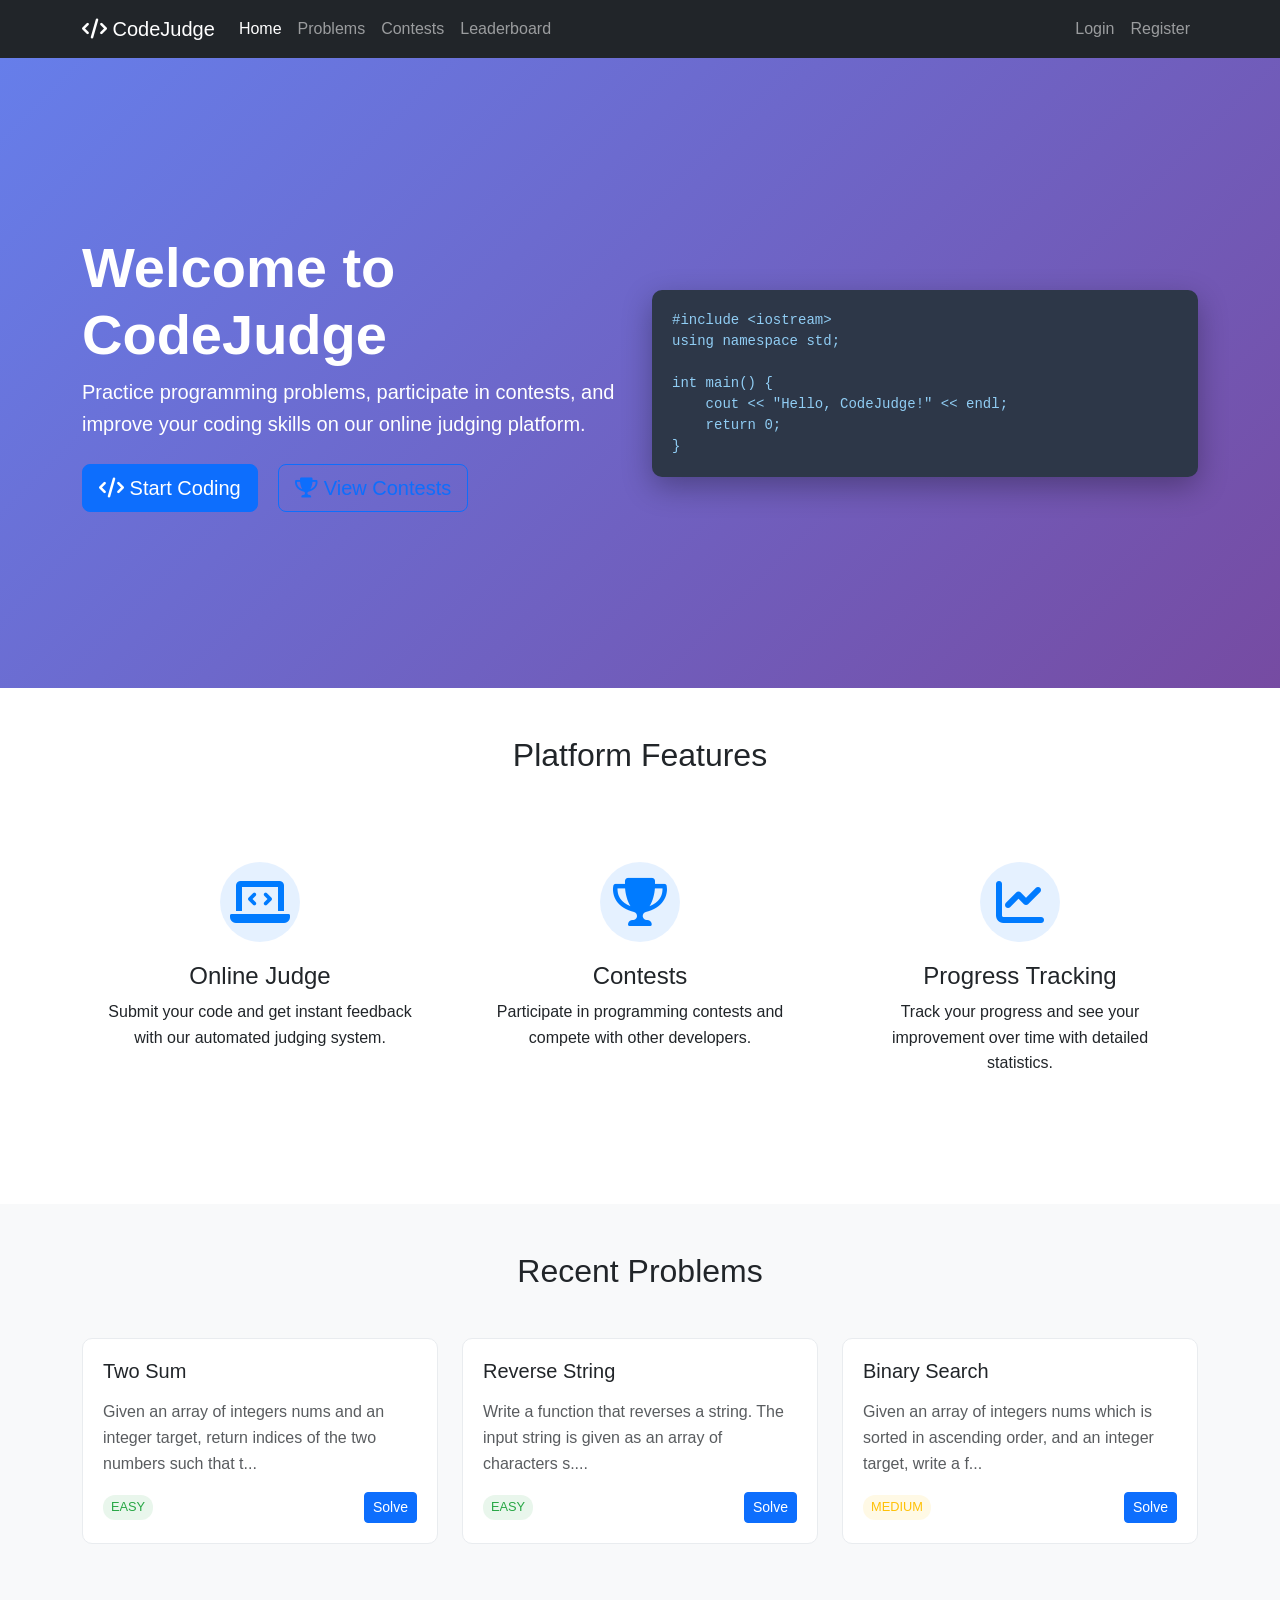
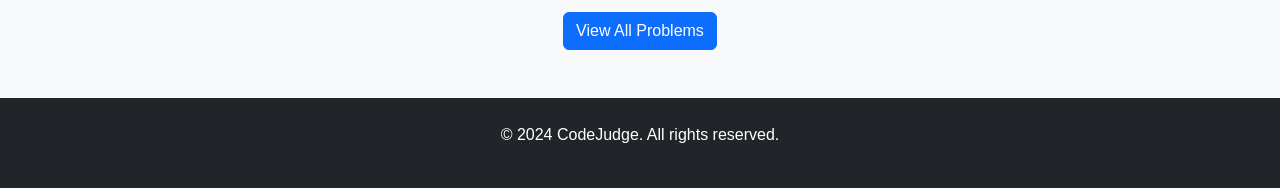
==== index.html @ 3e2e40d6 "Complete online judging website implementation like Codeforces Co-authored-by: nahinurroshiddurjoy <" ====
<!DOCTYPE html>
<html lang="en">
<head>
    <meta charset="UTF-8">
    <meta name="viewport" content="width=device-width, initial-scale=1.0">
    <title>CodeJudge - Online Programming Platform</title>
    <link href="https://cdn.jsdelivr.net/npm/bootstrap@5.1.3/dist/css/bootstrap.min.css" rel="stylesheet">
    <link rel="stylesheet" href="https://cdnjs.cloudflare.com/ajax/libs/font-awesome/6.0.0/css/all.min.css">
    <link rel="stylesheet" href="css/style.css">
</head>
<body>
    <!-- Navigation -->
    <nav class="navbar navbar-expand-lg navbar-dark bg-dark">
        <div class="container">
            <a class="navbar-brand" href="index.html">
                <i class="fas fa-code"></i> CodeJudge
            </a>
            <button class="navbar-toggler" type="button" data-bs-toggle="collapse" data-bs-target="#navbarNav">
                <span class="navbar-toggler-icon"></span>
            </button>
            <div class="collapse navbar-collapse" id="navbarNav">
                <ul class="navbar-nav me-auto">
                    <li class="nav-item">
                        <a class="nav-link active" href="index.html">Home</a>
                    </li>
                    <li class="nav-item">
                        <a class="nav-link" href="problems.html">Problems</a>
                    </li>
                    <li class="nav-item">
                        <a class="nav-link" href="contests.html">Contests</a>
                    </li>
                    <li class="nav-item">
                        <a class="nav-link" href="leaderboard.html">Leaderboard</a>
                    </li>
                </ul>
                <ul class="navbar-nav">
                    <li class="nav-item">
                        <a class="nav-link" href="#" onclick="showLogin()">Login</a>
                    </li>
                    <li class="nav-item">
                        <a class="nav-link" href="#" onclick="showRegister()">Register</a>
                    </li>
                    <li class="nav-item d-none" id="user-menu">
                        <div class="dropdown">
                            <a class="nav-link dropdown-toggle" href="#" id="userDropdown" role="button" data-bs-toggle="dropdown">
                                <i class="fas fa-user"></i> <span id="username"></span>
                            </a>
                            <ul class="dropdown-menu">
                                <li><a class="dropdown-item" href="profile.html">Profile</a></li>
                                <li><a class="dropdown-item" href="#" onclick="logout()">Logout</a></li>
                            </ul>
                        </div>
                    </li>
                </ul>
            </div>
        </div>
    </nav>

    <!-- Hero Section -->
    <section class="hero-section">
        <div class="container">
            <div class="row align-items-center">
                <div class="col-lg-6">
                    <h1 class="display-4 fw-bold">Welcome to CodeJudge</h1>
                    <p class="lead">Practice programming problems, participate in contests, and improve your coding skills on our online judging platform.</p>
                    <div class="mt-4">
                        <a href="problems.html" class="btn btn-primary btn-lg me-3">
                            <i class="fas fa-code"></i> Start Coding
                        </a>
                        <a href="contests.html" class="btn btn-outline-primary btn-lg">
                            <i class="fas fa-trophy"></i> View Contests
                        </a>
                    </div>
                </div>
                <div class="col-lg-6">
                    <div class="code-preview">
                        <pre><code>#include &lt;iostream&gt;
using namespace std;

int main() {
    cout &lt;&lt; "Hello, CodeJudge!" &lt;&lt; endl;
    return 0;
}</code></pre>
                    </div>
                </div>
            </div>
        </div>
    </section>

    <!-- Features Section -->
    <section class="features-section py-5">
        <div class="container">
            <h2 class="text-center mb-5">Platform Features</h2>
            <div class="row">
                <div class="col-md-4 mb-4">
                    <div class="feature-card text-center">
                        <div class="feature-icon">
                            <i class="fas fa-laptop-code"></i>
                        </div>
                        <h4>Online Judge</h4>
                        <p>Submit your code and get instant feedback with our automated judging system.</p>
                    </div>
                </div>
                <div class="col-md-4 mb-4">
                    <div class="feature-card text-center">
                        <div class="feature-icon">
                            <i class="fas fa-trophy"></i>
                        </div>
                        <h4>Contests</h4>
                        <p>Participate in programming contests and compete with other developers.</p>
                    </div>
                </div>
                <div class="col-md-4 mb-4">
                    <div class="feature-card text-center">
                        <div class="feature-icon">
                            <i class="fas fa-chart-line"></i>
                        </div>
                        <h4>Progress Tracking</h4>
                        <p>Track your progress and see your improvement over time with detailed statistics.</p>
                    </div>
                </div>
            </div>
        </div>
    </section>

    <!-- Recent Problems Section -->
    <section class="recent-problems py-5 bg-light">
        <div class="container">
            <h2 class="text-center mb-5">Recent Problems</h2>
            <div class="row" id="recent-problems">
                <!-- Problems will be loaded here -->
            </div>
            <div class="text-center mt-4">
                <a href="problems.html" class="btn btn-primary">View All Problems</a>
            </div>
        </div>
    </section>

    <!-- Login Modal -->
    <div class="modal fade" id="loginModal" tabindex="-1">
        <div class="modal-dialog">
            <div class="modal-content">
                <div class="modal-header">
                    <h5 class="modal-title">Login</h5>
                    <button type="button" class="btn-close" data-bs-dismiss="modal"></button>
                </div>
                <div class="modal-body">
                    <form id="loginForm">
                        <div class="mb-3">
                            <label for="loginUsername" class="form-label">Username</label>
                            <input type="text" class="form-control" id="loginUsername" required>
                        </div>
                        <div class="mb-3">
                            <label for="loginPassword" class="form-label">Password</label>
                            <input type="password" class="form-control" id="loginPassword" required>
                        </div>
                        <button type="submit" class="btn btn-primary">Login</button>
                    </form>
                </div>
            </div>
        </div>
    </div>

    <!-- Register Modal -->
    <div class="modal fade" id="registerModal" tabindex="-1">
        <div class="modal-dialog">
            <div class="modal-content">
                <div class="modal-header">
                    <h5 class="modal-title">Register</h5>
                    <button type="button" class="btn-close" data-bs-dismiss="modal"></button>
                </div>
                <div class="modal-body">
                    <form id="registerForm">
                        <div class="mb-3">
                            <label for="registerUsername" class="form-label">Username</label>
                            <input type="text" class="form-control" id="registerUsername" required>
                        </div>
                        <div class="mb-3">
                            <label for="registerEmail" class="form-label">Email</label>
                            <input type="email" class="form-control" id="registerEmail" required>
                        </div>
                        <div class="mb-3">
                            <label for="registerPassword" class="form-label">Password</label>
                            <input type="password" class="form-control" id="registerPassword" required>
                        </div>
                        <div class="mb-3">
                            <label for="confirmPassword" class="form-label">Confirm Password</label>
                            <input type="password" class="form-control" id="confirmPassword" required>
                        </div>
                        <button type="submit" class="btn btn-primary">Register</button>
                    </form>
                </div>
            </div>
        </div>
    </div>

    <!-- Footer -->
    <footer class="bg-dark text-white py-4">
        <div class="container text-center">
            <p>&copy; 2024 CodeJudge. All rights reserved.</p>
        </div>
    </footer>

    <script src="https://cdn.jsdelivr.net/npm/bootstrap@5.1.3/dist/js/bootstrap.bundle.min.js"></script>
    <script src="js/auth.js"></script>
    <script src="js/main.js"></script>
</body>
</html>
---- css/style.css ----
/* Custom CSS for CodeJudge */

:root {
    --primary-color: #007bff;
    --secondary-color: #6c757d;
    --success-color: #28a745;
    --danger-color: #dc3545;
    --warning-color: #ffc107;
    --info-color: #17a2b8;
    --light-color: #f8f9fa;
    --dark-color: #343a40;
}

body {
    font-family: 'Segoe UI', Tahoma, Geneva, Verdana, sans-serif;
    line-height: 1.6;
}

/* Hero Section */
.hero-section {
    background: linear-gradient(135deg, #667eea 0%, #764ba2 100%);
    color: white;
    padding: 100px 0;
    min-height: 70vh;
    display: flex;
    align-items: center;
}

.code-preview {
    background: #2d3748;
    border-radius: 10px;
    padding: 20px;
    margin-top: 20px;
    box-shadow: 0 10px 30px rgba(0,0,0,0.3);
}

.code-preview pre {
    margin: 0;
    color: #e2e8f0;
    font-size: 14px;
    line-height: 1.5;
}

.code-preview code {
    color: #90cdf4;
}

/* Features Section */
.features-section {
    padding: 80px 0;
}

.feature-card {
    padding: 40px 20px;
    border-radius: 10px;
    transition: transform 0.3s ease, box-shadow 0.3s ease;
    height: 100%;
}

.feature-card:hover {
    transform: translateY(-5px);
    box-shadow: 0 10px 30px rgba(0,0,0,0.1);
}

.feature-icon {
    font-size: 3rem;
    color: var(--primary-color);
    margin-bottom: 20px;
}

.feature-icon i {
    width: 80px;
    height: 80px;
    display: flex;
    align-items: center;
    justify-content: center;
    background: rgba(0,123,255,0.1);
    border-radius: 50%;
    margin: 0 auto;
}

/* Recent Problems Section */
.recent-problems {
    padding: 80px 0;
}

.problem-card {
    background: white;
    border-radius: 10px;
    padding: 20px;
    margin-bottom: 20px;
    border: 1px solid #e9ecef;
    transition: transform 0.3s ease, box-shadow 0.3s ease;
}

.problem-card:hover {
    transform: translateY(-2px);
    box-shadow: 0 5px 20px rgba(0,0,0,0.1);
}

.problem-difficulty {
    display: inline-block;
    padding: 2px 8px;
    border-radius: 12px;
    font-size: 0.8rem;
    font-weight: 500;
    text-transform: uppercase;
}

.difficulty-easy {
    background: rgba(40,167,69,0.1);
    color: var(--success-color);
}

.difficulty-medium {
    background: rgba(255,193,7,0.1);
    color: var(--warning-color);
}

.difficulty-hard {
    background: rgba(220,53,69,0.1);
    color: var(--danger-color);
}

/* Problem List */
.problem-list {
    padding: 40px 0;
}

.problem-table {
    background: white;
    border-radius: 10px;
    overflow: hidden;
    box-shadow: 0 5px 15px rgba(0,0,0,0.1);
}

.problem-table th {
    background: var(--primary-color);
    color: white;
    border: none;
    padding: 15px;
    font-weight: 600;
}

.problem-table td {
    padding: 15px;
    border-bottom: 1px solid #e9ecef;
}

.problem-table tbody tr:hover {
    background: #f8f9fa;
}

/* Code Editor */
.code-editor {
    background: #2d3748;
    border-radius: 10px;
    padding: 20px;
    margin: 20px 0;
}

.code-editor textarea {
    background: transparent;
    border: none;
    color: #e2e8f0;
    font-family: 'Monaco', 'Menlo', 'Ubuntu Mono', monospace;
    font-size: 14px;
    line-height: 1.5;
    width: 100%;
    height: 400px;
    resize: vertical;
    outline: none;
}

.code-editor textarea::placeholder {
    color: #a0aec0;
}

/* Submission Results */
.submission-result {
    padding: 20px;
    border-radius: 10px;
    margin: 20px 0;
    border-left: 4px solid;
}

.result-accepted {
    background: rgba(40,167,69,0.1);
    border-left-color: var(--success-color);
}

.result-wrong {
    background: rgba(220,53,69,0.1);
    border-left-color: var(--danger-color);
}

.result-tle {
    background: rgba(255,193,7,0.1);
    border-left-color: var(--warning-color);
}

.result-runtime-error {
    background: rgba(255,99,132,0.1);
    border-left-color: #ff6384;
}

/* Leaderboard */
.leaderboard-card {
    background: white;
    border-radius: 10px;
    padding: 30px;
    box-shadow: 0 5px 15px rgba(0,0,0,0.1);
}

.rank-badge {
    display: inline-flex;
    align-items: center;
    justify-content: center;
    width: 40px;
    height: 40px;
    border-radius: 50%;
    font-weight: bold;
    color: white;
    margin-right: 15px;
}

.rank-1 {
    background: linear-gradient(135deg, #ffd700, #ffed4e);
    color: #333;
}

.rank-2 {
    background: linear-gradient(135deg, #c0c0c0, #e8e8e8);
    color: #333;
}

.rank-3 {
    background: linear-gradient(135deg, #cd7f32, #daa520);
}

.rank-other {
    background: var(--secondary-color);
}

/* Contest Cards */
.contest-card {
    background: white;
    border-radius: 10px;
    padding: 25px;
    margin-bottom: 20px;
    border: 1px solid #e9ecef;
    transition: transform 0.3s ease, box-shadow 0.3s ease;
}

.contest-card:hover {
    transform: translateY(-2px);
    box-shadow: 0 8px 25px rgba(0,0,0,0.1);
}

.contest-status {
    display: inline-block;
    padding: 4px 12px;
    border-radius: 20px;
    font-size: 0.8rem;
    font-weight: 500;
}

.status-upcoming {
    background: rgba(23,162,184,0.1);
    color: var(--info-color);
}

.status-running {
    background: rgba(40,167,69,0.1);
    color: var(--success-color);
}

.status-finished {
    background: rgba(108,117,125,0.1);
    color: var(--secondary-color);
}

/* Profile Page */
.profile-header {
    background: linear-gradient(135deg, #667eea 0%, #764ba2 100%);
    color: white;
    padding: 60px 0;
    text-align: center;
}

.profile-avatar {
    width: 120px;
    height: 120px;
    border-radius: 50%;
    border: 4px solid white;
    margin-bottom: 20px;
}

.stats-card {
    background: white;
    border-radius: 10px;
    padding: 25px;
    text-align: center;
    box-shadow: 0 5px 15px rgba(0,0,0,0.1);
    margin-bottom: 20px;
}

.stats-number {
    font-size: 2.5rem;
    font-weight: bold;
    color: var(--primary-color);
    display: block;
}

.stats-label {
    color: var(--secondary-color);
    font-size: 0.9rem;
}

/* Responsive Design */
@media (max-width: 768px) {
    .hero-section {
        padding: 60px 0;
        text-align: center;
    }
    
    .hero-section h1 {
        font-size: 2.5rem;
    }
    
    .feature-card {
        margin-bottom: 30px;
    }
    
    .problem-table {
        font-size: 0.9rem;
    }
    
    .code-editor textarea {
        height: 300px;
    }
}

/* Custom Scrollbar */
::-webkit-scrollbar {
    width: 8px;
}

::-webkit-scrollbar-track {
    background: #f1f1f1;
}

::-webkit-scrollbar-thumb {
    background: #888;
    border-radius: 4px;
}

::-webkit-scrollbar-thumb:hover {
    background: #555;
}

/* Loading Spinner */
.spinner {
    border: 4px solid #f3f3f3;
    border-top: 4px solid var(--primary-color);
    border-radius: 50%;
    width: 40px;
    height: 40px;
    animation: spin 2s linear infinite;
    margin: 20px auto;
}

@keyframes spin {
    0% { transform: rotate(0deg); }
    100% { transform: rotate(360deg); }
}

/* Utility Classes */
.text-gradient {
    background: linear-gradient(135deg, #667eea 0%, #764ba2 100%);
    -webkit-background-clip: text;
    -webkit-text-fill-color: transparent;
    background-clip: text;
}

.btn-gradient {
    background: linear-gradient(135deg, #667eea 0%, #764ba2 100%);
    border: none;
    color: white;
}

.btn-gradient:hover {
    background: linear-gradient(135deg, #5a6fd8 0%, #6a4190 100%);
    color: white;
}

.shadow-custom {
    box-shadow: 0 10px 30px rgba(0,0,0,0.1);
}

.border-gradient {
    border: 2px solid;
    border-image: linear-gradient(135deg, #667eea 0%, #764ba2 100%) 1;
}
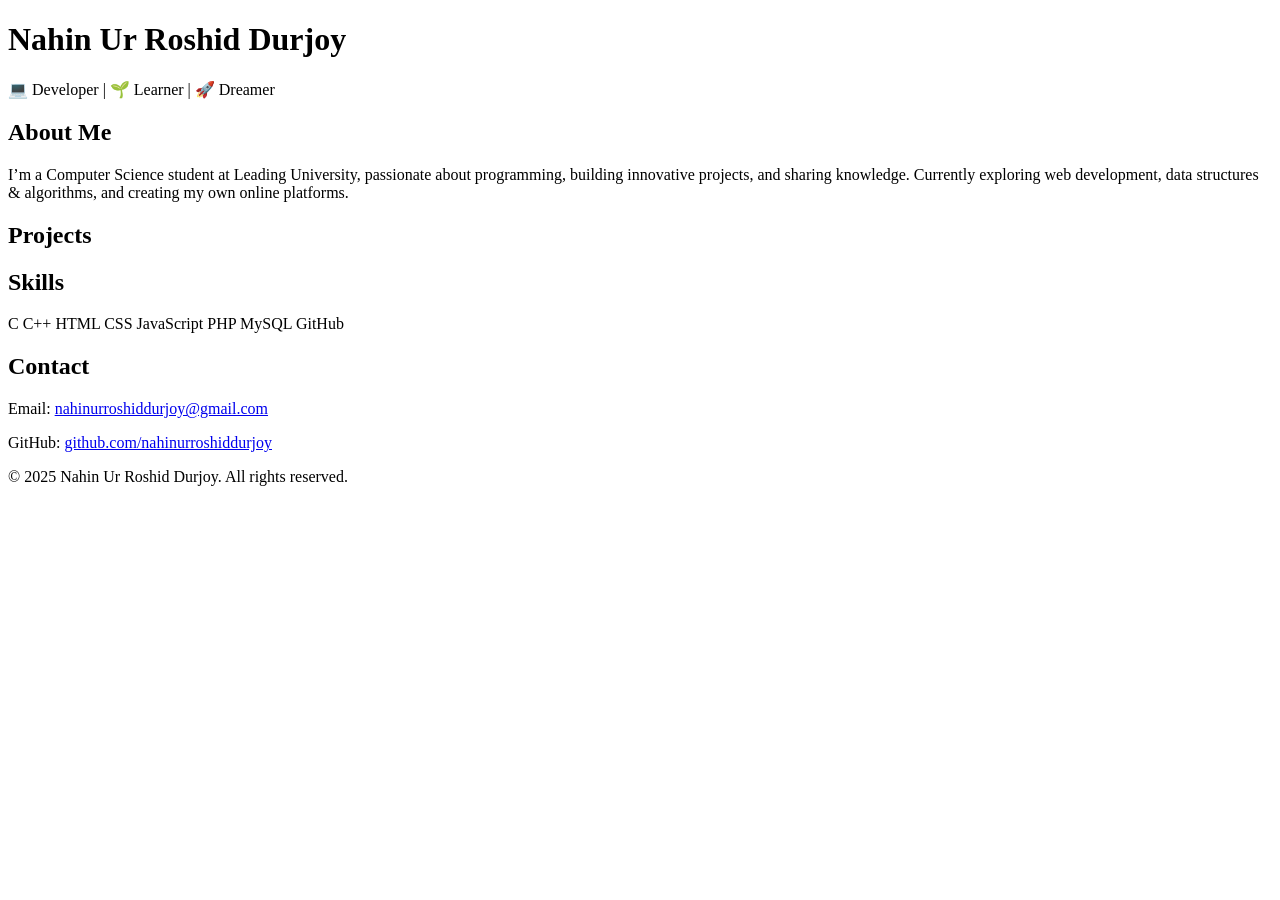
==== commit c059f618: "Create index.html" ====
--- a/index.html
+++ b/index.html
@@ -1,208 +1,64 @@
 <!DOCTYPE html>
 <html lang="en">
 <head>
-    <meta charset="UTF-8">
-    <meta name="viewport" content="width=device-width, initial-scale=1.0">
-    <title>CodeJudge - Online Programming Platform</title>
-    <link href="https://cdn.jsdelivr.net/npm/bootstrap@5.1.3/dist/css/bootstrap.min.css" rel="stylesheet">
-    <link rel="stylesheet" href="https://cdnjs.cloudflare.com/ajax/libs/font-awesome/6.0.0/css/all.min.css">
-    <link rel="stylesheet" href="css/style.css">
+  <meta charset="UTF-8" />
+  <meta name="viewport" content="width=device-width, initial-scale=1.0" />
+  <title>Nahin Ur Roshid Durjoy - Portfolio</title>
+  <link rel="stylesheet" href="style.css" />
+  <link rel="icon" href="assets/profile.png" />
 </head>
 <body>
-    <!-- Navigation -->
-    <nav class="navbar navbar-expand-lg navbar-dark bg-dark">
-        <div class="container">
-            <a class="navbar-brand" href="index.html">
-                <i class="fas fa-code"></i> CodeJudge
-            </a>
-            <button class="navbar-toggler" type="button" data-bs-toggle="collapse" data-bs-target="#navbarNav">
-                <span class="navbar-toggler-icon"></span>
-            </button>
-            <div class="collapse navbar-collapse" id="navbarNav">
-                <ul class="navbar-nav me-auto">
-                    <li class="nav-item">
-                        <a class="nav-link active" href="index.html">Home</a>
-                    </li>
-                    <li class="nav-item">
-                        <a class="nav-link" href="problems.html">Problems</a>
-                    </li>
-                    <li class="nav-item">
-                        <a class="nav-link" href="contests.html">Contests</a>
-                    </li>
-                    <li class="nav-item">
-                        <a class="nav-link" href="leaderboard.html">Leaderboard</a>
-                    </li>
-                </ul>
-                <ul class="navbar-nav">
-                    <li class="nav-item">
-                        <a class="nav-link" href="#" onclick="showLogin()">Login</a>
-                    </li>
-                    <li class="nav-item">
-                        <a class="nav-link" href="#" onclick="showRegister()">Register</a>
-                    </li>
-                    <li class="nav-item d-none" id="user-menu">
-                        <div class="dropdown">
-                            <a class="nav-link dropdown-toggle" href="#" id="userDropdown" role="button" data-bs-toggle="dropdown">
-                                <i class="fas fa-user"></i> <span id="username"></span>
-                            </a>
-                            <ul class="dropdown-menu">
-                                <li><a class="dropdown-item" href="profile.html">Profile</a></li>
-                                <li><a class="dropdown-item" href="#" onclick="logout()">Logout</a></li>
-                            </ul>
-                        </div>
-                    </li>
-                </ul>
-            </div>
-        </div>
-    </nav>
+  <header>
+    <div class="container">
+      <h1>Nahin Ur Roshid Durjoy</h1>
+      <p>💻 Developer | 🌱 Learner | 🚀 Dreamer</p>
+    </div>
+  </header>
 
-    <!-- Hero Section -->
-    <section class="hero-section">
-        <div class="container">
-            <div class="row align-items-center">
-                <div class="col-lg-6">
-                    <h1 class="display-4 fw-bold">Welcome to CodeJudge</h1>
-                    <p class="lead">Practice programming problems, participate in contests, and improve your coding skills on our online judging platform.</p>
-                    <div class="mt-4">
-                        <a href="problems.html" class="btn btn-primary btn-lg me-3">
-                            <i class="fas fa-code"></i> Start Coding
-                        </a>
-                        <a href="contests.html" class="btn btn-outline-primary btn-lg">
-                            <i class="fas fa-trophy"></i> View Contests
-                        </a>
-                    </div>
-                </div>
-                <div class="col-lg-6">
-                    <div class="code-preview">
-                        <pre><code>#include &lt;iostream&gt;
-using namespace std;
+  <section id="about">
+    <div class="container">
+      <h2>About Me</h2>
+      <p>I’m a Computer Science student at Leading University, passionate about programming, building innovative projects, and sharing knowledge. Currently exploring web development, data structures & algorithms, and creating my own online platforms.</p>
+    </div>
+  </section>
 
-int main() {
-    cout &lt;&lt; "Hello, CodeJudge!" &lt;&lt; endl;
-    return 0;
-}</code></pre>
-                    </div>
-                </div>
-            </div>
-        </div>
-    </section>
+  <section id="projects">
+    <div class="container">
+      <h2>Projects</h2>
+      <div id="repos" class="repos"></div>
+    </div>
+  </section>
 
-    <!-- Features Section -->
-    <section class="features-section py-5">
-        <div class="container">
-            <h2 class="text-center mb-5">Platform Features</h2>
-            <div class="row">
-                <div class="col-md-4 mb-4">
-                    <div class="feature-card text-center">
-                        <div class="feature-icon">
-                            <i class="fas fa-laptop-code"></i>
-                        </div>
-                        <h4>Online Judge</h4>
-                        <p>Submit your code and get instant feedback with our automated judging system.</p>
-                    </div>
-                </div>
-                <div class="col-md-4 mb-4">
-                    <div class="feature-card text-center">
-                        <div class="feature-icon">
-                            <i class="fas fa-trophy"></i>
-                        </div>
-                        <h4>Contests</h4>
-                        <p>Participate in programming contests and compete with other developers.</p>
-                    </div>
-                </div>
-                <div class="col-md-4 mb-4">
-                    <div class="feature-card text-center">
-                        <div class="feature-icon">
-                            <i class="fas fa-chart-line"></i>
-                        </div>
-                        <h4>Progress Tracking</h4>
-                        <p>Track your progress and see your improvement over time with detailed statistics.</p>
-                    </div>
-                </div>
-            </div>
-        </div>
-    </section>
+  <section id="skills">
+    <div class="container">
+      <h2>Skills</h2>
+      <div class="skills">
+        <span>C</span>
+        <span>C++</span>
+        <span>HTML</span>
+        <span>CSS</span>
+        <span>JavaScript</span>
+        <span>PHP</span>
+        <span>MySQL</span>
+        <span>GitHub</span>
+      </div>
+    </div>
+  </section>
 
-    <!-- Recent Problems Section -->
-    <section class="recent-problems py-5 bg-light">
-        <div class="container">
-            <h2 class="text-center mb-5">Recent Problems</h2>
-            <div class="row" id="recent-problems">
-                <!-- Problems will be loaded here -->
-            </div>
-            <div class="text-center mt-4">
-                <a href="problems.html" class="btn btn-primary">View All Problems</a>
-            </div>
-        </div>
-    </section>
+  <section id="contact">
+    <div class="container">
+      <h2>Contact</h2>
+      <p>Email: <a href="mailto:nahinurroshiddurjoy@gmail.com">nahinurroshiddurjoy@gmail.com</a></p>
+      <p>GitHub: <a href="https://github.com/nahinurroshiddurjoy" target="_blank">github.com/nahinurroshiddurjoy</a></p>
+    </div>
+  </section>
 
-    <!-- Login Modal -->
-    <div class="modal fade" id="loginModal" tabindex="-1">
-        <div class="modal-dialog">
-            <div class="modal-content">
-                <div class="modal-header">
-                    <h5 class="modal-title">Login</h5>
-                    <button type="button" class="btn-close" data-bs-dismiss="modal"></button>
-                </div>
-                <div class="modal-body">
-                    <form id="loginForm">
-                        <div class="mb-3">
-                            <label for="loginUsername" class="form-label">Username</label>
-                            <input type="text" class="form-control" id="loginUsername" required>
-                        </div>
-                        <div class="mb-3">
-                            <label for="loginPassword" class="form-label">Password</label>
-                            <input type="password" class="form-control" id="loginPassword" required>
-                        </div>
-                        <button type="submit" class="btn btn-primary">Login</button>
-                    </form>
-                </div>
-            </div>
-        </div>
+  <footer>
+    <div class="container">
+      <p>&copy; 2025 Nahin Ur Roshid Durjoy. All rights reserved.</p>
     </div>
+  </footer>
 
-    <!-- Register Modal -->
-    <div class="modal fade" id="registerModal" tabindex="-1">
-        <div class="modal-dialog">
-            <div class="modal-content">
-                <div class="modal-header">
-                    <h5 class="modal-title">Register</h5>
-                    <button type="button" class="btn-close" data-bs-dismiss="modal"></button>
-                </div>
-                <div class="modal-body">
-                    <form id="registerForm">
-                        <div class="mb-3">
-                            <label for="registerUsername" class="form-label">Username</label>
-                            <input type="text" class="form-control" id="registerUsername" required>
-                        </div>
-                        <div class="mb-3">
-                            <label for="registerEmail" class="form-label">Email</label>
-                            <input type="email" class="form-control" id="registerEmail" required>
-                        </div>
-                        <div class="mb-3">
-                            <label for="registerPassword" class="form-label">Password</label>
-                            <input type="password" class="form-control" id="registerPassword" required>
-                        </div>
-                        <div class="mb-3">
-                            <label for="confirmPassword" class="form-label">Confirm Password</label>
-                            <input type="password" class="form-control" id="confirmPassword" required>
-                        </div>
-                        <button type="submit" class="btn btn-primary">Register</button>
-                    </form>
-                </div>
-            </div>
-        </div>
-    </div>
-
-    <!-- Footer -->
-    <footer class="bg-dark text-white py-4">
-        <div class="container text-center">
-            <p>&copy; 2024 CodeJudge. All rights reserved.</p>
-        </div>
-    </footer>
-
-    <script src="https://cdn.jsdelivr.net/npm/bootstrap@5.1.3/dist/js/bootstrap.bundle.min.js"></script>
-    <script src="js/auth.js"></script>
-    <script src="js/main.js"></script>
+  <script src="script.js"></script>
 </body>
-</html>+</html>
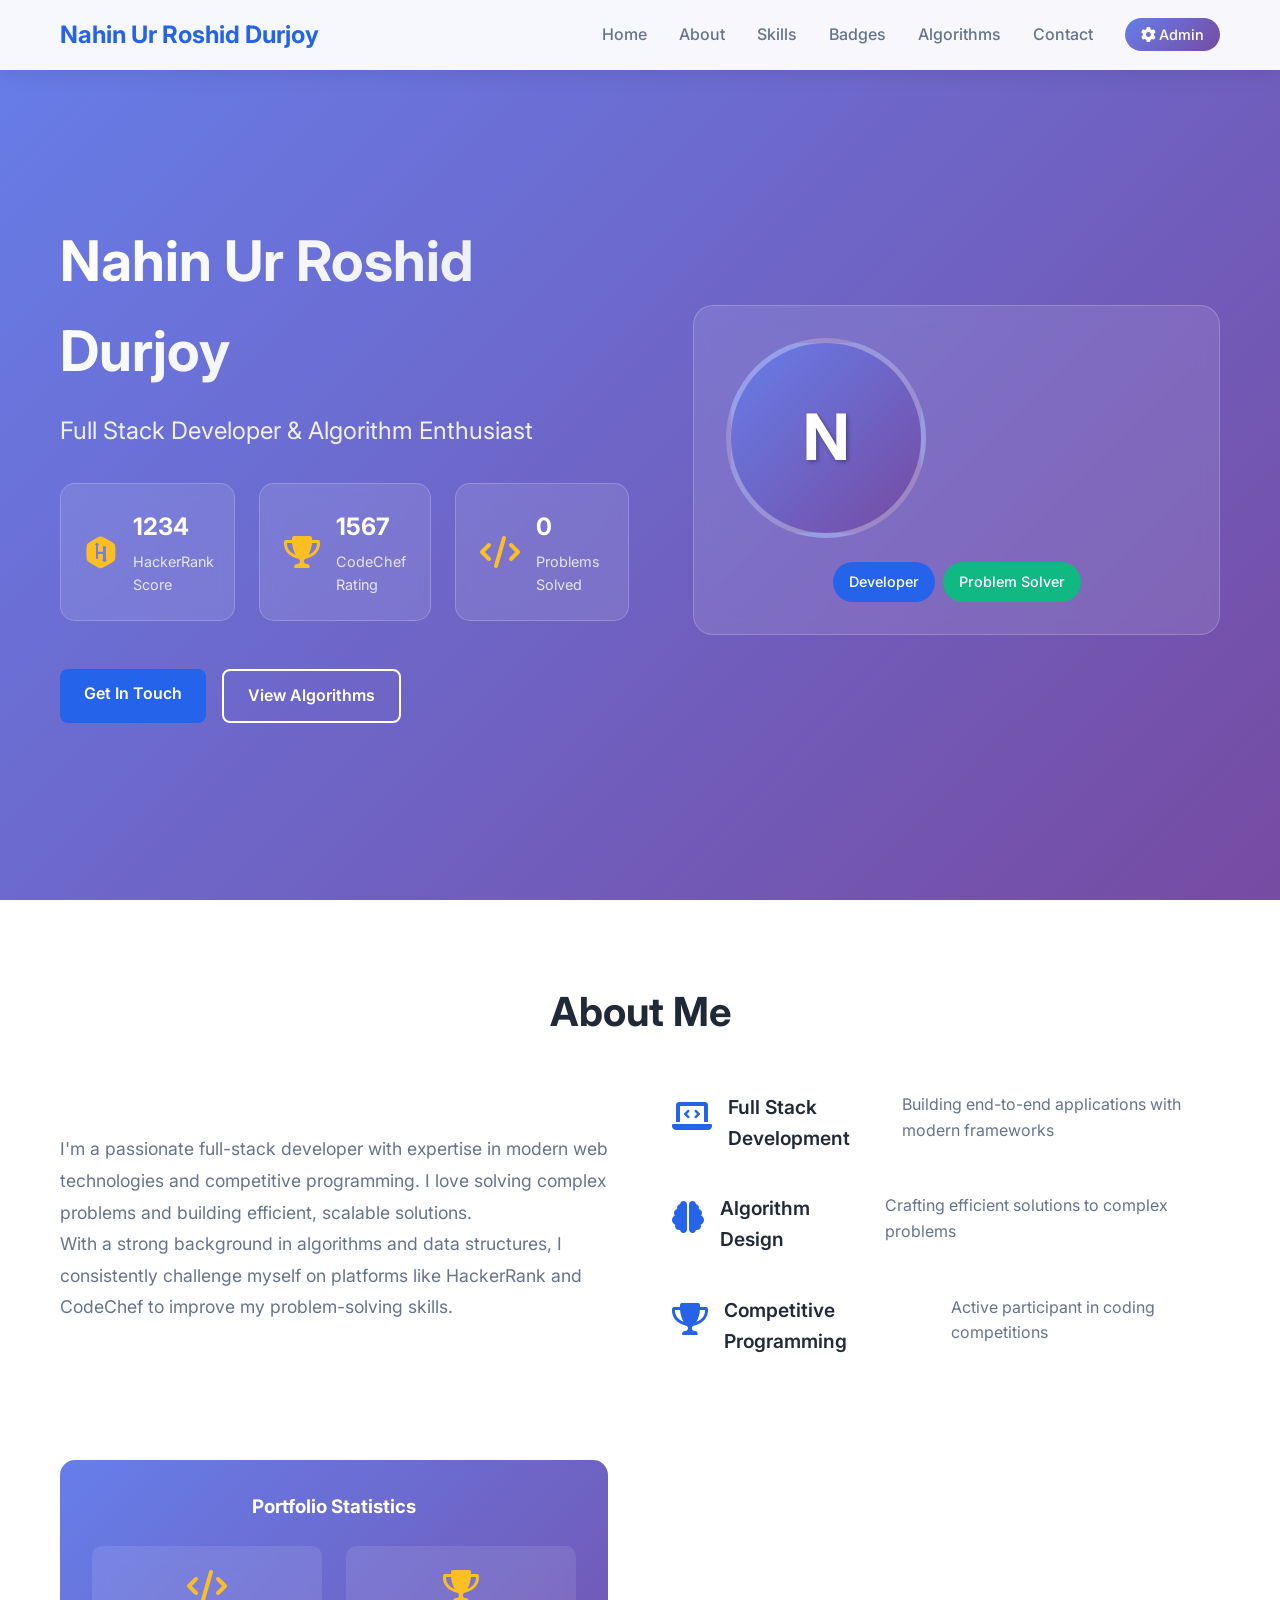
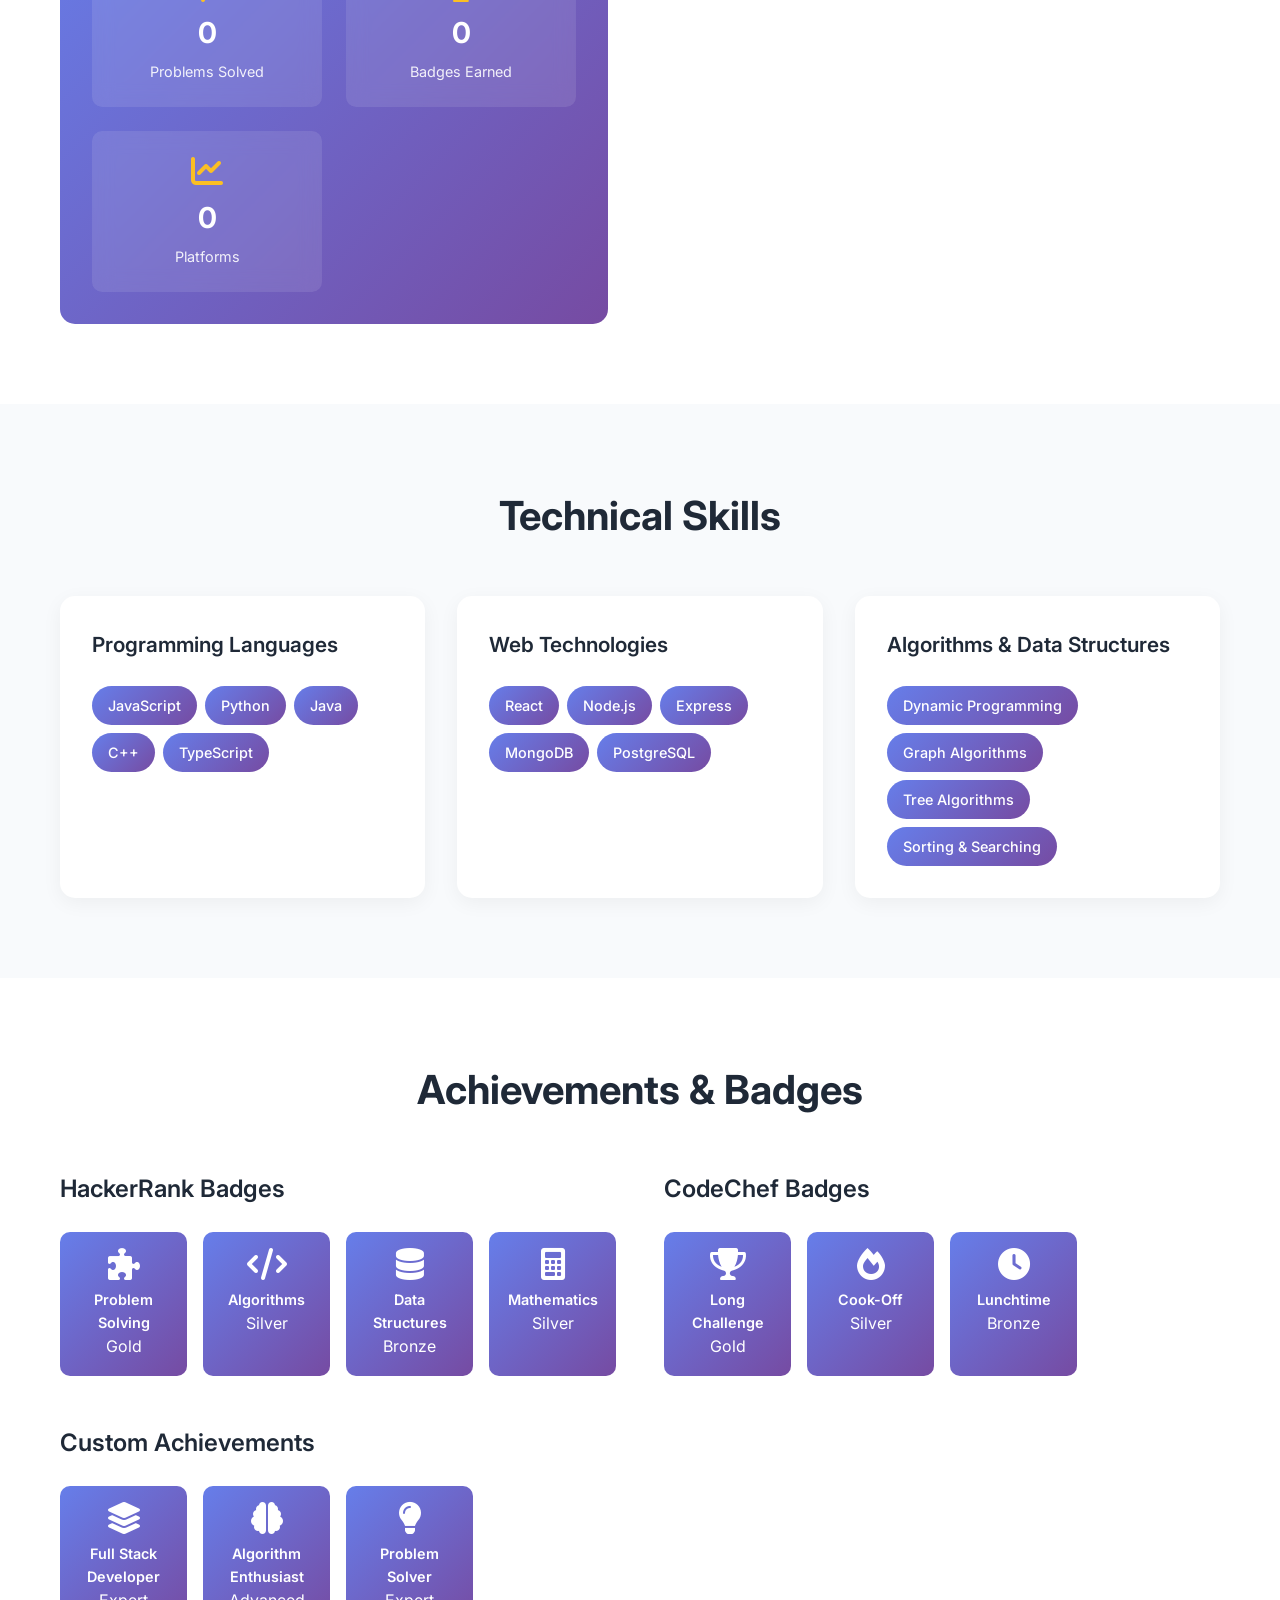
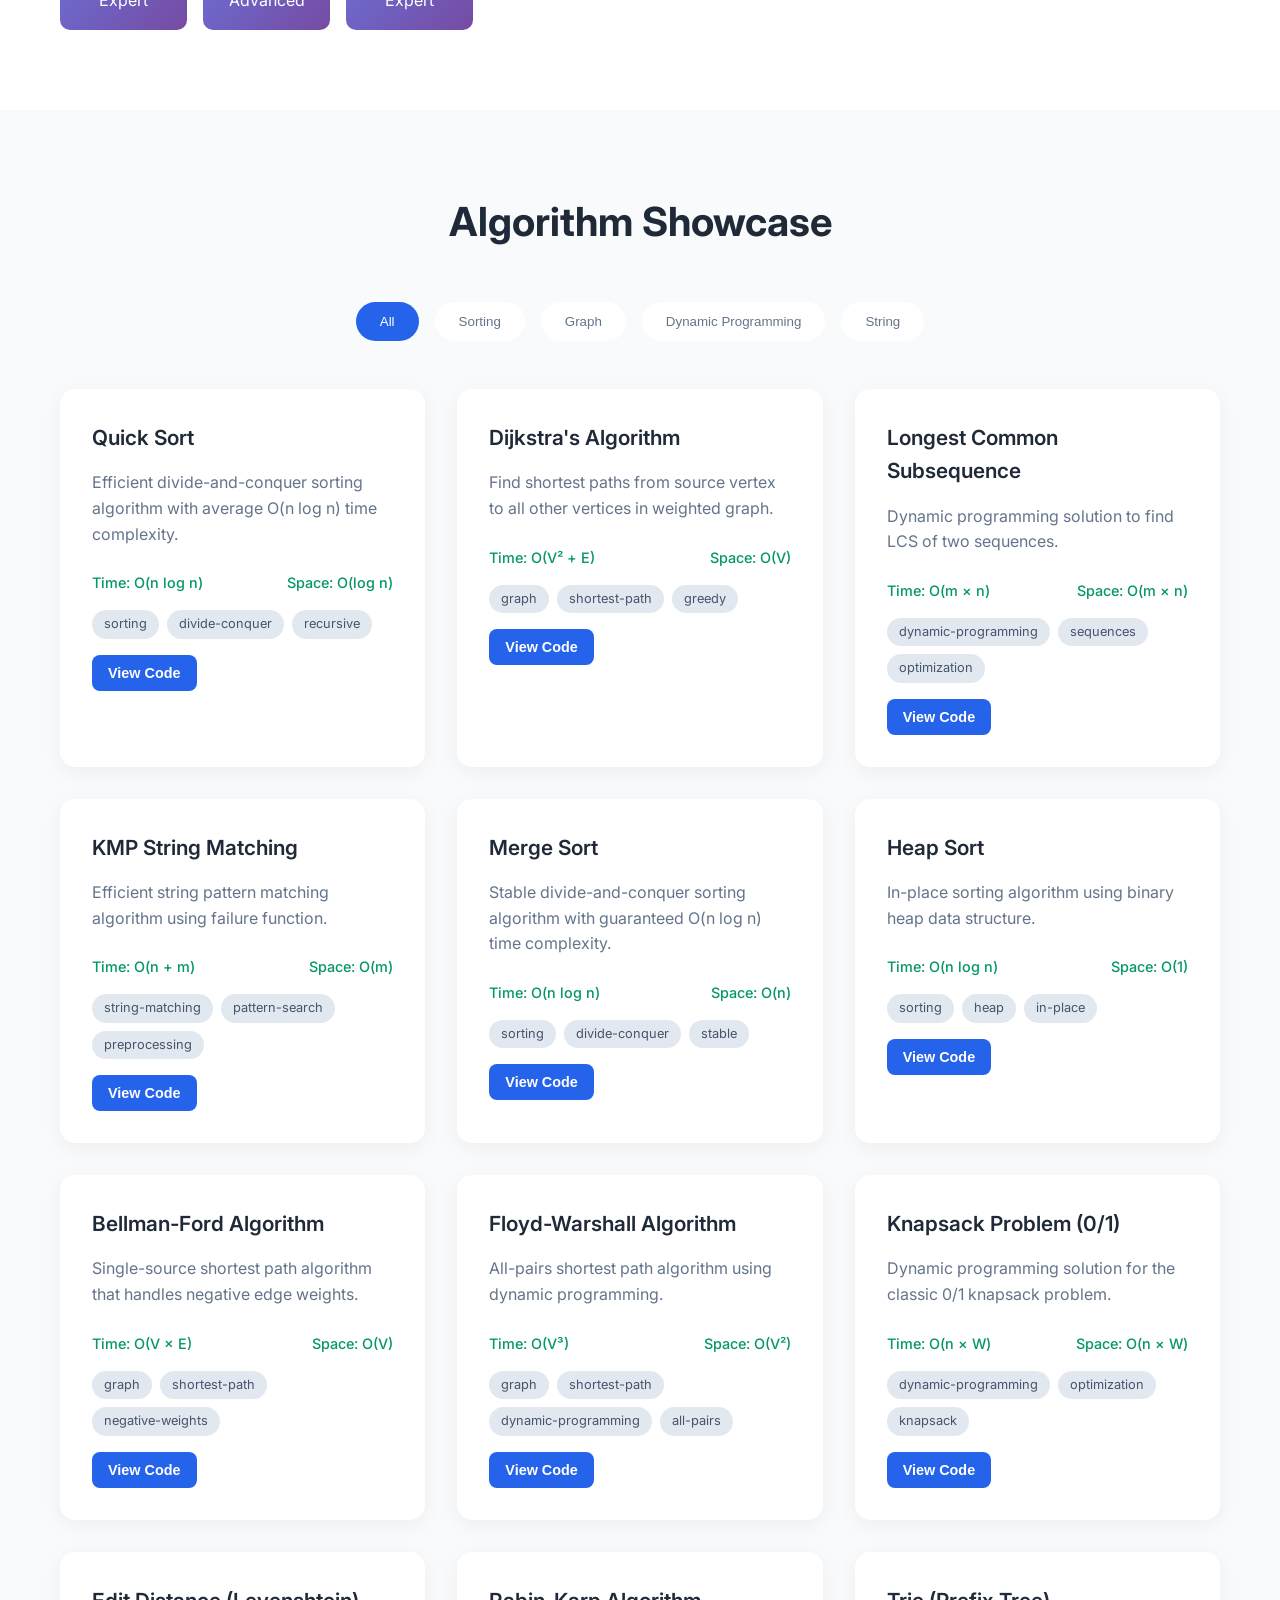
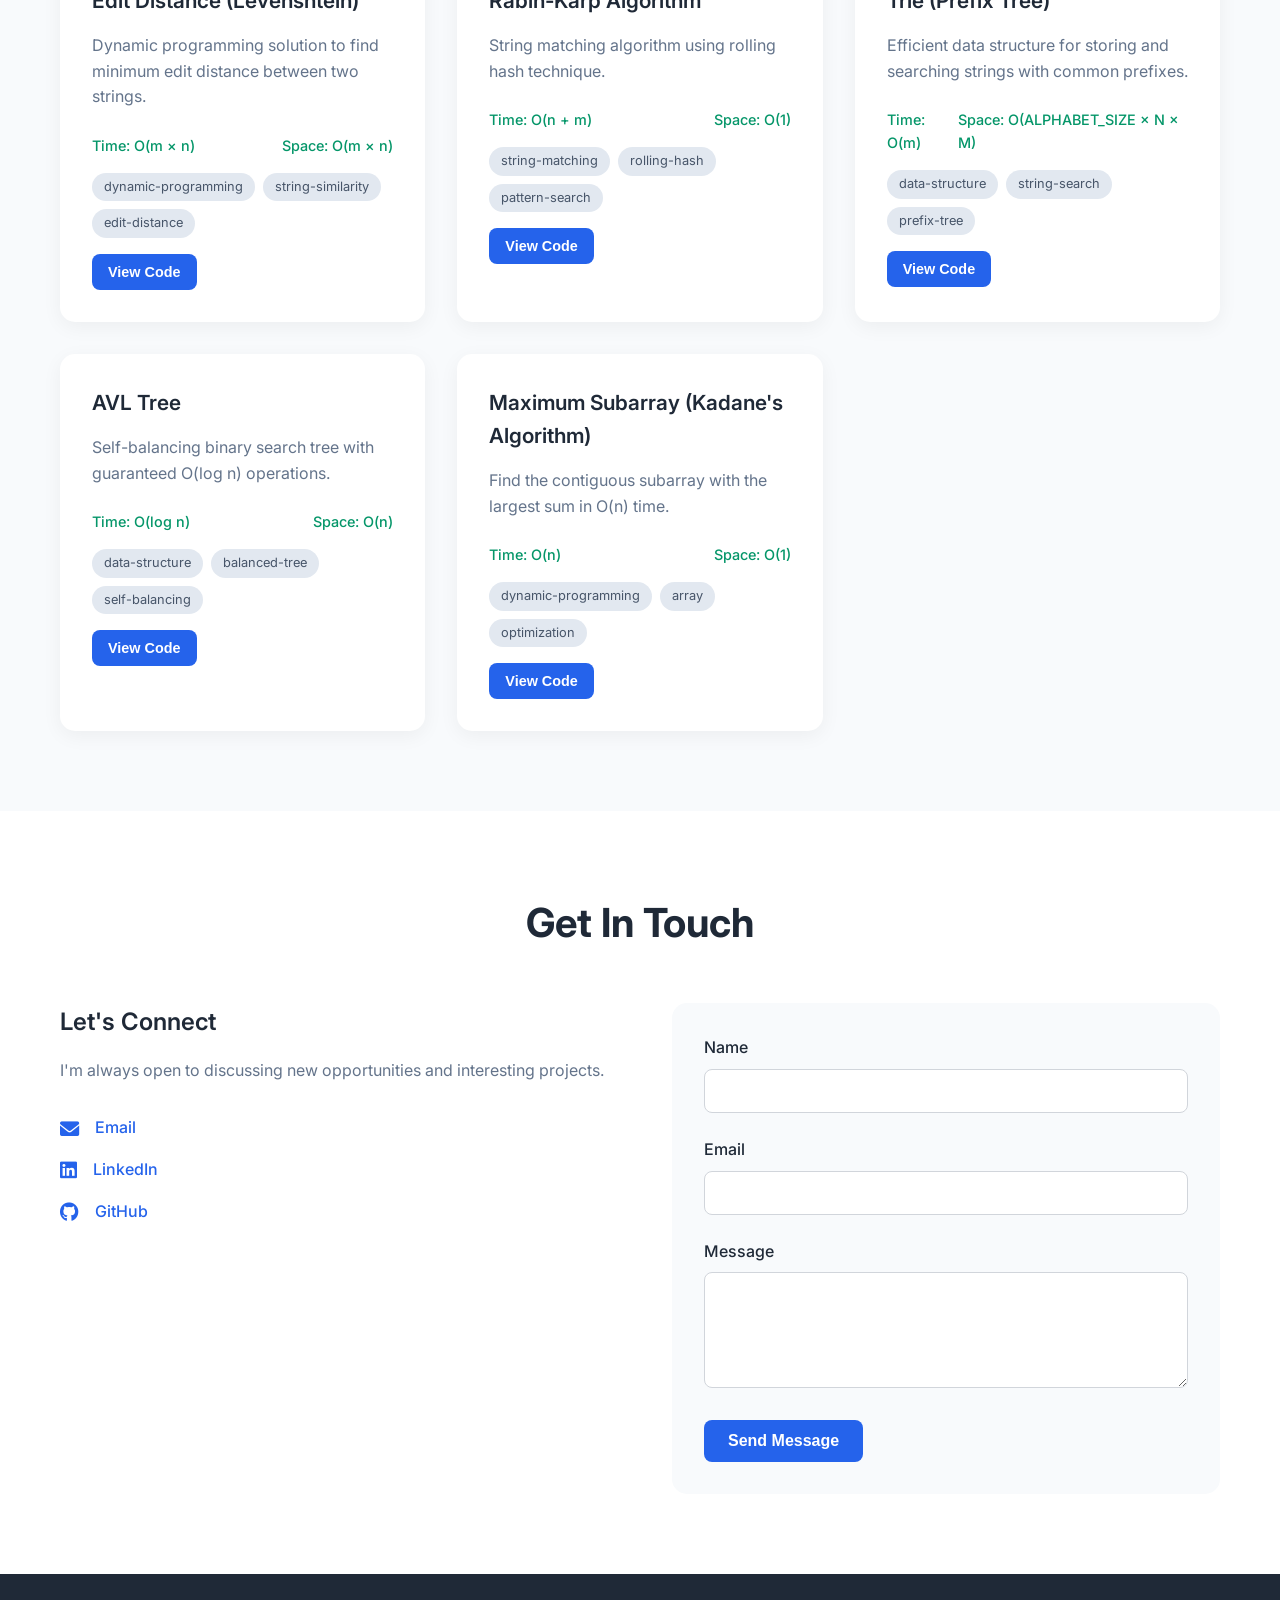
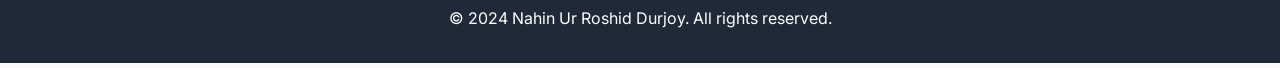
==== commit 7fb1f1d0: "Complete portfolio website with advanced features - HackerRank/CodeChef integration, badge system, a" ====
--- a/index.html
+++ b/index.html
@@ -1,64 +1,344 @@
 <!DOCTYPE html>
 <html lang="en">
 <head>
-  <meta charset="UTF-8" />
-  <meta name="viewport" content="width=device-width, initial-scale=1.0" />
-  <title>Nahin Ur Roshid Durjoy - Portfolio</title>
-  <link rel="stylesheet" href="style.css" />
-  <link rel="icon" href="assets/profile.png" />
+    <meta charset="UTF-8">
+    <meta name="viewport" content="width=device-width, initial-scale=1.0">
+    <title>Nahin Ur Roshid Durjoy - Portfolio</title>
+    <link rel="stylesheet" href="styles/main.css">
+    <link rel="stylesheet" href="https://cdnjs.cloudflare.com/ajax/libs/font-awesome/6.0.0/css/all.min.css">
+    <link href="https://fonts.googleapis.com/css2?family=Inter:wght@300;400;500;600;700&display=swap" rel="stylesheet">
 </head>
 <body>
-  <header>
-    <div class="container">
-      <h1>Nahin Ur Roshid Durjoy</h1>
-      <p>💻 Developer | 🌱 Learner | 🚀 Dreamer</p>
-    </div>
-  </header>
-
-  <section id="about">
-    <div class="container">
-      <h2>About Me</h2>
-      <p>I’m a Computer Science student at Leading University, passionate about programming, building innovative projects, and sharing knowledge. Currently exploring web development, data structures & algorithms, and creating my own online platforms.</p>
-    </div>
-  </section>
-
-  <section id="projects">
-    <div class="container">
-      <h2>Projects</h2>
-      <div id="repos" class="repos"></div>
-    </div>
-  </section>
-
-  <section id="skills">
-    <div class="container">
-      <h2>Skills</h2>
-      <div class="skills">
-        <span>C</span>
-        <span>C++</span>
-        <span>HTML</span>
-        <span>CSS</span>
-        <span>JavaScript</span>
-        <span>PHP</span>
-        <span>MySQL</span>
-        <span>GitHub</span>
-      </div>
-    </div>
-  </section>
-
-  <section id="contact">
-    <div class="container">
-      <h2>Contact</h2>
-      <p>Email: <a href="mailto:nahinurroshiddurjoy@gmail.com">nahinurroshiddurjoy@gmail.com</a></p>
-      <p>GitHub: <a href="https://github.com/nahinurroshiddurjoy" target="_blank">github.com/nahinurroshiddurjoy</a></p>
-    </div>
-  </section>
-
-  <footer>
-    <div class="container">
-      <p>&copy; 2025 Nahin Ur Roshid Durjoy. All rights reserved.</p>
-    </div>
-  </footer>
-
-  <script src="script.js"></script>
+    <nav class="navbar">
+        <div class="nav-container">
+            <div class="nav-brand">
+                <a href="#home">Nahin Ur Roshid Durjoy</a>
+            </div>
+            <ul class="nav-menu">
+                <li class="nav-item">
+                    <a href="#home" class="nav-link">Home</a>
+                </li>
+                <li class="nav-item">
+                    <a href="#about" class="nav-link">About</a>
+                </li>
+                <li class="nav-item">
+                    <a href="#skills" class="nav-link">Skills</a>
+                </li>
+                <li class="nav-item">
+                    <a href="#badges" class="nav-link">Badges</a>
+                </li>
+                <li class="nav-item">
+                    <a href="#algorithms" class="nav-link">Algorithms</a>
+                </li>
+                <li class="nav-item">
+                    <a href="#contact" class="nav-link">Contact</a>
+                </li>
+                <li class="nav-item admin-item">
+                    <a href="#admin" class="nav-link admin-link">
+                        <i class="fas fa-cog"></i> Admin
+                    </a>
+                </li>
+            </ul>
+            <div class="hamburger">
+                <span class="bar"></span>
+                <span class="bar"></span>
+                <span class="bar"></span>
+            </div>
+        </div>
+    </nav>
+
+    <main>
+        <!-- Hero Section -->
+        <section id="home" class="hero">
+            <div class="hero-container">
+                <div class="hero-content">
+                    <h1 class="hero-title">Nahin Ur Roshid Durjoy</h1>
+                    <p class="hero-subtitle">Full Stack Developer & Algorithm Enthusiast</p>
+                    <div class="hero-stats">
+                        <div class="stat-card">
+                            <i class="fab fa-hackerrank"></i>
+                            <div class="stat-info">
+                                <h3 id="hackerrank-score">Loading...</h3>
+                                <p>HackerRank Score</p>
+                            </div>
+                        </div>
+                        <div class="stat-card">
+                            <i class="fas fa-trophy"></i>
+                            <div class="stat-info">
+                                <h3 id="codechef-rating">Loading...</h3>
+                                <p>CodeChef Rating</p>
+                            </div>
+                        </div>
+                        <div class="stat-card">
+                            <i class="fas fa-code"></i>
+                            <div class="stat-info">
+                                <h3 id="total-problems">Loading...</h3>
+                                <p>Problems Solved</p>
+                            </div>
+                        </div>
+                    </div>
+                    <div class="hero-buttons">
+                        <a href="#contact" class="btn btn-primary">Get In Touch</a>
+                        <a href="#algorithms" class="btn btn-secondary">View Algorithms</a>
+                    </div>
+                </div>
+                <div class="hero-image">
+                    <div class="profile-card">
+                        <div class="profile-img-container">
+                            <div class="profile-img" id="profile-img">
+                                <span class="profile-initial">N</span>
+                            </div>
+                        </div>
+                        <div class="profile-badges">
+                            <span class="badge badge-primary">Developer</span>
+                            <span class="badge badge-secondary">Problem Solver</span>
+                        </div>
+                    </div>
+                </div>
+            </div>
+        </section>
+
+        <!-- About Section -->
+        <section id="about" class="about">
+            <div class="container">
+                <h2 class="section-title">About Me</h2>
+                <div class="about-content">
+                    <div class="about-text">
+                        <p>I'm a passionate full-stack developer with expertise in modern web technologies and competitive programming. I love solving complex problems and building efficient, scalable solutions.</p>
+                        <p>With a strong background in algorithms and data structures, I consistently challenge myself on platforms like HackerRank and CodeChef to improve my problem-solving skills.</p>
+                    </div>
+                    <div class="about-highlights">
+                        <div class="highlight-item">
+                            <i class="fas fa-laptop-code"></i>
+                            <h4>Full Stack Development</h4>
+                            <p>Building end-to-end applications with modern frameworks</p>
+                        </div>
+                        <div class="highlight-item">
+                            <i class="fas fa-brain"></i>
+                            <h4>Algorithm Design</h4>
+                            <p>Crafting efficient solutions to complex problems</p>
+                        </div>
+                        <div class="highlight-item">
+                            <i class="fas fa-trophy"></i>
+                            <h4>Competitive Programming</h4>
+                            <p>Active participant in coding competitions</p>
+                        </div>
+                    </div>
+                </div>
+            </div>
+        </section>
+
+        <!-- Skills Section -->
+        <section id="skills" class="skills">
+            <div class="container">
+                <h2 class="section-title">Technical Skills</h2>
+                <div class="skills-grid">
+                    <div class="skill-category">
+                        <h3>Programming Languages</h3>
+                        <div class="skill-tags">
+                            <span class="skill-tag">JavaScript</span>
+                            <span class="skill-tag">Python</span>
+                            <span class="skill-tag">Java</span>
+                            <span class="skill-tag">C++</span>
+                            <span class="skill-tag">TypeScript</span>
+                        </div>
+                    </div>
+                    <div class="skill-category">
+                        <h3>Web Technologies</h3>
+                        <div class="skill-tags">
+                            <span class="skill-tag">React</span>
+                            <span class="skill-tag">Node.js</span>
+                            <span class="skill-tag">Express</span>
+                            <span class="skill-tag">MongoDB</span>
+                            <span class="skill-tag">PostgreSQL</span>
+                        </div>
+                    </div>
+                    <div class="skill-category">
+                        <h3>Algorithms & Data Structures</h3>
+                        <div class="skill-tags">
+                            <span class="skill-tag">Dynamic Programming</span>
+                            <span class="skill-tag">Graph Algorithms</span>
+                            <span class="skill-tag">Tree Algorithms</span>
+                            <span class="skill-tag">Sorting & Searching</span>
+                        </div>
+                    </div>
+                </div>
+            </div>
+        </section>
+
+        <!-- Badges Section -->
+        <section id="badges" class="badges">
+            <div class="container">
+                <h2 class="section-title">Achievements & Badges</h2>
+                <div class="badges-container">
+                    <div class="platform-badges">
+                        <h3>HackerRank Badges</h3>
+                        <div class="badge-grid" id="hackerrank-badges">
+                            <div class="loading-spinner">Loading badges...</div>
+                        </div>
+                    </div>
+                    <div class="platform-badges">
+                        <h3>CodeChef Badges</h3>
+                        <div class="badge-grid" id="codechef-badges">
+                            <div class="loading-spinner">Loading badges...</div>
+                        </div>
+                    </div>
+                    <div class="platform-badges">
+                        <h3>Custom Achievements</h3>
+                        <div class="badge-grid" id="custom-badges">
+                            <!-- Custom badges will be populated here -->
+                        </div>
+                    </div>
+                </div>
+            </div>
+        </section>
+
+        <!-- Algorithms Section -->
+        <section id="algorithms" class="algorithms">
+            <div class="container">
+                <h2 class="section-title">Algorithm Showcase</h2>
+                <div class="algorithm-filters">
+                    <button class="filter-btn active" data-filter="all">All</button>
+                    <button class="filter-btn" data-filter="sorting">Sorting</button>
+                    <button class="filter-btn" data-filter="graph">Graph</button>
+                    <button class="filter-btn" data-filter="dp">Dynamic Programming</button>
+                    <button class="filter-btn" data-filter="string">String</button>
+                </div>
+                <div class="algorithm-grid" id="algorithm-grid">
+                    <!-- Algorithms will be populated here -->
+                </div>
+            </div>
+        </section>
+
+        <!-- Contact Section -->
+        <section id="contact" class="contact">
+            <div class="container">
+                <h2 class="section-title">Get In Touch</h2>
+                <div class="contact-content">
+                    <div class="contact-info">
+                        <h3>Let's Connect</h3>
+                        <p>I'm always open to discussing new opportunities and interesting projects.</p>
+                        <div class="contact-links">
+                            <a href="mailto:your.email@example.com" class="contact-link">
+                                <i class="fas fa-envelope"></i>
+                                Email
+                            </a>
+                            <a href="https://linkedin.com/in/yourprofile" class="contact-link">
+                                <i class="fab fa-linkedin"></i>
+                                LinkedIn
+                            </a>
+                            <a href="https://github.com/nahinurroshiddurjoy" class="contact-link">
+                                <i class="fab fa-github"></i>
+                                GitHub
+                            </a>
+                        </div>
+                    </div>
+                    <div class="contact-form">
+                        <form id="contact-form">
+                            <div class="form-group">
+                                <label for="name">Name</label>
+                                <input type="text" id="name" name="name" required>
+                            </div>
+                            <div class="form-group">
+                                <label for="email">Email</label>
+                                <input type="email" id="email" name="email" required>
+                            </div>
+                            <div class="form-group">
+                                <label for="message">Message</label>
+                                <textarea id="message" name="message" rows="5" required></textarea>
+                            </div>
+                            <button type="submit" class="btn btn-primary">Send Message</button>
+                        </form>
+                    </div>
+                </div>
+            </div>
+        </section>
+
+        <!-- Admin Section -->
+        <section id="admin" class="admin" style="display: none;">
+            <div class="container">
+                <h2 class="section-title">Admin Dashboard</h2>
+                <div class="admin-content">
+                    <div class="admin-login" id="admin-login">
+                        <div class="login-form">
+                            <h3>Admin Login</h3>
+                            <form id="admin-login-form">
+                                <div class="form-group">
+                                    <label for="admin-password">Password</label>
+                                    <input type="password" id="admin-password" name="password" required>
+                                </div>
+                                <button type="submit" class="btn btn-primary">Login</button>
+                            </form>
+                        </div>
+                    </div>
+                    <div class="admin-dashboard" id="admin-dashboard" style="display: none;">
+                        <div class="dashboard-tabs">
+                            <button class="tab-btn active" data-tab="profile">Profile</button>
+                            <button class="tab-btn" data-tab="badges">Badges</button>
+                            <button class="tab-btn" data-tab="algorithms">Algorithms</button>
+                            <button class="tab-btn" data-tab="settings">Settings</button>
+                        </div>
+                        <div class="dashboard-content">
+                            <div class="tab-content active" id="profile-tab">
+                                <h3>Profile Management</h3>
+                                <form id="profile-form">
+                                    <div class="form-group">
+                                        <label for="profile-name">Name</label>
+                                        <input type="text" id="profile-name" name="name" value="Nahin Ur Roshid Durjoy">
+                                    </div>
+                                    <div class="form-group">
+                                        <label for="profile-title">Title</label>
+                                        <input type="text" id="profile-title" name="title" value="Full Stack Developer & Algorithm Enthusiast">
+                                    </div>
+                                    <div class="form-group">
+                                        <label for="profile-bio">Bio</label>
+                                        <textarea id="profile-bio" name="bio" rows="4"></textarea>
+                                    </div>
+                                    <button type="submit" class="btn btn-primary">Update Profile</button>
+                                </form>
+                            </div>
+                            <div class="tab-content" id="badges-tab">
+                                <h3>Badge Management</h3>
+                                <div class="badge-management">
+                                    <button class="btn btn-secondary" id="sync-badges">Sync Badges</button>
+                                    <div id="badge-sync-status"></div>
+                                </div>
+                            </div>
+                            <div class="tab-content" id="algorithms-tab">
+                                <h3>Algorithm Management</h3>
+                                <button class="btn btn-primary" id="add-algorithm">Add New Algorithm</button>
+                                <div id="algorithm-list"></div>
+                            </div>
+                            <div class="tab-content" id="settings-tab">
+                                <h3>Settings</h3>
+                                <form id="settings-form">
+                                    <div class="form-group">
+                                        <label for="hackerrank-username">HackerRank Username</label>
+                                        <input type="text" id="hackerrank-username" name="hackerrank-username">
+                                    </div>
+                                    <div class="form-group">
+                                        <label for="codechef-username">CodeChef Username</label>
+                                        <input type="text" id="codechef-username" name="codechef-username">
+                                    </div>
+                                    <button type="submit" class="btn btn-primary">Save Settings</button>
+                                </form>
+                            </div>
+                        </div>
+                    </div>
+                </div>
+            </div>
+        </section>
+    </main>
+
+    <footer class="footer">
+        <div class="container">
+            <p>&copy; 2024 Nahin Ur Roshid Durjoy. All rights reserved.</p>
+        </div>
+    </footer>
+
+    <script src="js/main.js"></script>
+    <script src="js/admin.js"></script>
+    <script src="js/platforms.js"></script>
+    <script src="js/algorithms.js"></script>
 </body>
-</html>
+</html>
--- a/styles/main.css
+++ b/styles/main.css
@@ -0,0 +1,823 @@
+/* Reset and Base Styles */
+* {
+    margin: 0;
+    padding: 0;
+    box-sizing: border-box;
+}
+
+body {
+    font-family: 'Inter', sans-serif;
+    line-height: 1.6;
+    color: #333;
+    background-color: #f8fafc;
+}
+
+.container {
+    max-width: 1200px;
+    margin: 0 auto;
+    padding: 0 20px;
+}
+
+/* Navigation */
+.navbar {
+    position: fixed;
+    top: 0;
+    width: 100%;
+    background: rgba(255, 255, 255, 0.95);
+    backdrop-filter: blur(10px);
+    z-index: 1000;
+    box-shadow: 0 2px 20px rgba(0, 0, 0, 0.1);
+}
+
+.nav-container {
+    max-width: 1200px;
+    margin: 0 auto;
+    padding: 0 20px;
+    display: flex;
+    justify-content: space-between;
+    align-items: center;
+    height: 70px;
+}
+
+.nav-brand a {
+    font-size: 1.5rem;
+    font-weight: 700;
+    color: #2563eb;
+    text-decoration: none;
+}
+
+.nav-menu {
+    display: flex;
+    list-style: none;
+    gap: 2rem;
+}
+
+.nav-link {
+    text-decoration: none;
+    color: #64748b;
+    font-weight: 500;
+    transition: color 0.3s;
+}
+
+.nav-link:hover {
+    color: #2563eb;
+}
+
+.admin-link {
+    background: linear-gradient(135deg, #667eea 0%, #764ba2 100%);
+    color: white !important;
+    padding: 8px 16px;
+    border-radius: 20px;
+    font-size: 0.9rem;
+}
+
+.admin-link:hover {
+    color: white !important;
+    transform: translateY(-2px);
+    box-shadow: 0 5px 15px rgba(102, 126, 234, 0.3);
+}
+
+/* Hamburger Menu */
+.hamburger {
+    display: none;
+    flex-direction: column;
+    cursor: pointer;
+}
+
+.bar {
+    width: 25px;
+    height: 3px;
+    background-color: #333;
+    margin: 3px 0;
+    transition: 0.3s;
+}
+
+/* Hero Section */
+.hero {
+    padding: 120px 0 80px;
+    background: linear-gradient(135deg, #667eea 0%, #764ba2 100%);
+    color: white;
+    min-height: 100vh;
+    display: flex;
+    align-items: center;
+}
+
+.hero-container {
+    max-width: 1200px;
+    margin: 0 auto;
+    padding: 0 20px;
+    display: grid;
+    grid-template-columns: 1fr 1fr;
+    gap: 4rem;
+    align-items: center;
+}
+
+.hero-title {
+    font-size: 3.5rem;
+    font-weight: 700;
+    margin-bottom: 1rem;
+    background: linear-gradient(135deg, #fff 0%, #e2e8f0 100%);
+    -webkit-background-clip: text;
+    -webkit-text-fill-color: transparent;
+    background-clip: text;
+}
+
+.hero-subtitle {
+    font-size: 1.5rem;
+    margin-bottom: 2rem;
+    opacity: 0.9;
+}
+
+.hero-stats {
+    display: flex;
+    gap: 1.5rem;
+    margin-bottom: 3rem;
+}
+
+.stat-card {
+    background: rgba(255, 255, 255, 0.1);
+    padding: 1.5rem;
+    border-radius: 15px;
+    backdrop-filter: blur(10px);
+    border: 1px solid rgba(255, 255, 255, 0.2);
+    display: flex;
+    align-items: center;
+    gap: 1rem;
+    min-width: 150px;
+}
+
+.stat-card i {
+    font-size: 2rem;
+    color: #fbbf24;
+}
+
+.stat-info h3 {
+    font-size: 1.5rem;
+    font-weight: 700;
+    margin-bottom: 0.25rem;
+}
+
+.stat-info p {
+    font-size: 0.9rem;
+    opacity: 0.8;
+}
+
+.hero-buttons {
+    display: flex;
+    gap: 1rem;
+}
+
+.btn {
+    padding: 12px 24px;
+    border-radius: 8px;
+    text-decoration: none;
+    font-weight: 600;
+    transition: all 0.3s;
+    border: none;
+    cursor: pointer;
+    font-size: 1rem;
+}
+
+.btn-primary {
+    background: #2563eb;
+    color: white;
+}
+
+.btn-primary:hover {
+    background: #1d4ed8;
+    transform: translateY(-2px);
+    box-shadow: 0 10px 25px rgba(37, 99, 235, 0.3);
+}
+
+.btn-secondary {
+    background: transparent;
+    color: white;
+    border: 2px solid white;
+}
+
+.btn-secondary:hover {
+    background: white;
+    color: #667eea;
+}
+
+.profile-card {
+    background: rgba(255, 255, 255, 0.1);
+    padding: 2rem;
+    border-radius: 20px;
+    text-align: center;
+    backdrop-filter: blur(10px);
+    border: 1px solid rgba(255, 255, 255, 0.2);
+}
+
+.profile-img {
+    width: 200px;
+    height: 200px;
+    border-radius: 50%;
+    margin-bottom: 1.5rem;
+    border: 5px solid rgba(255, 255, 255, 0.3);
+    background: linear-gradient(135deg, #667eea 0%, #764ba2 100%);
+    display: flex;
+    align-items: center;
+    justify-content: center;
+    color: white;
+    font-size: 4rem;
+    font-weight: bold;
+    text-shadow: 2px 2px 4px rgba(0, 0, 0, 0.3);
+}
+
+.profile-initial {
+    display: block;
+}
+
+.profile-badges {
+    display: flex;
+    gap: 0.5rem;
+    justify-content: center;
+    flex-wrap: wrap;
+}
+
+.badge {
+    padding: 0.5rem 1rem;
+    border-radius: 20px;
+    font-size: 0.9rem;
+    font-weight: 500;
+}
+
+.badge-primary {
+    background: #2563eb;
+    color: white;
+}
+
+.badge-secondary {
+    background: #10b981;
+    color: white;
+}
+
+/* Sections */
+.section-title {
+    font-size: 2.5rem;
+    font-weight: 700;
+    text-align: center;
+    margin-bottom: 3rem;
+    color: #1f2937;
+}
+
+.about {
+    padding: 80px 0;
+    background: white;
+}
+
+.about-content {
+    display: grid;
+    grid-template-columns: 1fr 1fr;
+    gap: 4rem;
+    align-items: center;
+}
+
+.about-text {
+    font-size: 1.1rem;
+    line-height: 1.8;
+    color: #64748b;
+}
+
+.about-highlights {
+    display: flex;
+    flex-direction: column;
+    gap: 2rem;
+}
+
+.highlight-item {
+    display: flex;
+    align-items: flex-start;
+    gap: 1rem;
+}
+
+.highlight-item i {
+    font-size: 2rem;
+    color: #2563eb;
+    margin-top: 0.5rem;
+}
+
+.highlight-item h4 {
+    font-size: 1.2rem;
+    font-weight: 600;
+    margin-bottom: 0.5rem;
+    color: #1f2937;
+}
+
+.highlight-item p {
+    color: #64748b;
+}
+
+/* Skills Section */
+.skills {
+    padding: 80px 0;
+    background: #f8fafc;
+}
+
+.skills-grid {
+    display: grid;
+    grid-template-columns: repeat(auto-fit, minmax(300px, 1fr));
+    gap: 2rem;
+}
+
+.skill-category {
+    background: white;
+    padding: 2rem;
+    border-radius: 15px;
+    box-shadow: 0 5px 20px rgba(0, 0, 0, 0.05);
+}
+
+.skill-category h3 {
+    font-size: 1.3rem;
+    font-weight: 600;
+    margin-bottom: 1.5rem;
+    color: #1f2937;
+}
+
+.skill-tags {
+    display: flex;
+    flex-wrap: wrap;
+    gap: 0.5rem;
+}
+
+.skill-tag {
+    background: linear-gradient(135deg, #667eea 0%, #764ba2 100%);
+    color: white;
+    padding: 0.5rem 1rem;
+    border-radius: 20px;
+    font-size: 0.9rem;
+    font-weight: 500;
+}
+
+/* Badges Section */
+.badges {
+    padding: 80px 0;
+    background: white;
+}
+
+.badges-container {
+    display: grid;
+    grid-template-columns: repeat(auto-fit, minmax(400px, 1fr));
+    gap: 3rem;
+}
+
+.platform-badges h3 {
+    font-size: 1.5rem;
+    font-weight: 600;
+    margin-bottom: 1.5rem;
+    color: #1f2937;
+}
+
+.badge-grid {
+    display: grid;
+    grid-template-columns: repeat(auto-fill, minmax(120px, 1fr));
+    gap: 1rem;
+}
+
+.badge-item {
+    background: linear-gradient(135deg, #667eea 0%, #764ba2 100%);
+    color: white;
+    padding: 1rem;
+    border-radius: 10px;
+    text-align: center;
+    transition: transform 0.3s;
+}
+
+.badge-item:hover {
+    transform: translateY(-5px);
+}
+
+.badge-item i {
+    font-size: 2rem;
+    margin-bottom: 0.5rem;
+}
+
+.badge-item h4 {
+    font-size: 0.9rem;
+    font-weight: 600;
+}
+
+.loading-spinner {
+    text-align: center;
+    padding: 2rem;
+    color: #64748b;
+}
+
+/* Algorithms Section */
+.algorithms {
+    padding: 80px 0;
+    background: #f8fafc;
+}
+
+.algorithm-filters {
+    display: flex;
+    justify-content: center;
+    gap: 1rem;
+    margin-bottom: 3rem;
+    flex-wrap: wrap;
+}
+
+.filter-btn {
+    padding: 0.75rem 1.5rem;
+    border: none;
+    border-radius: 25px;
+    background: white;
+    color: #64748b;
+    font-weight: 500;
+    cursor: pointer;
+    transition: all 0.3s;
+}
+
+.filter-btn.active,
+.filter-btn:hover {
+    background: #2563eb;
+    color: white;
+}
+
+.algorithm-grid {
+    display: grid;
+    grid-template-columns: repeat(auto-fill, minmax(350px, 1fr));
+    gap: 2rem;
+}
+
+.algorithm-card {
+    background: white;
+    border-radius: 15px;
+    padding: 2rem;
+    box-shadow: 0 5px 20px rgba(0, 0, 0, 0.05);
+    transition: transform 0.3s;
+}
+
+.algorithm-card:hover {
+    transform: translateY(-5px);
+}
+
+.algorithm-card h3 {
+    font-size: 1.3rem;
+    font-weight: 600;
+    margin-bottom: 1rem;
+    color: #1f2937;
+}
+
+.algorithm-card p {
+    color: #64748b;
+    margin-bottom: 1.5rem;
+}
+
+.algorithm-meta {
+    display: flex;
+    justify-content: space-between;
+    align-items: center;
+    margin-bottom: 1rem;
+}
+
+.complexity {
+    font-size: 0.9rem;
+    color: #059669;
+    font-weight: 500;
+}
+
+.algorithm-tags {
+    display: flex;
+    gap: 0.5rem;
+    flex-wrap: wrap;
+    margin-bottom: 1rem;
+}
+
+.algorithm-tag {
+    background: #e2e8f0;
+    color: #475569;
+    padding: 0.25rem 0.75rem;
+    border-radius: 15px;
+    font-size: 0.8rem;
+}
+
+.algorithm-actions {
+    display: flex;
+    gap: 1rem;
+}
+
+.btn-small {
+    padding: 0.5rem 1rem;
+    font-size: 0.9rem;
+}
+
+/* Contact Section */
+.contact {
+    padding: 80px 0;
+    background: white;
+}
+
+.contact-content {
+    display: grid;
+    grid-template-columns: 1fr 1fr;
+    gap: 4rem;
+}
+
+.contact-info h3 {
+    font-size: 1.5rem;
+    font-weight: 600;
+    margin-bottom: 1rem;
+    color: #1f2937;
+}
+
+.contact-info p {
+    color: #64748b;
+    margin-bottom: 2rem;
+}
+
+.contact-links {
+    display: flex;
+    flex-direction: column;
+    gap: 1rem;
+}
+
+.contact-link {
+    display: flex;
+    align-items: center;
+    gap: 1rem;
+    color: #2563eb;
+    text-decoration: none;
+    font-weight: 500;
+    transition: color 0.3s;
+}
+
+.contact-link:hover {
+    color: #1d4ed8;
+}
+
+.contact-link i {
+    font-size: 1.2rem;
+}
+
+.contact-form {
+    background: #f8fafc;
+    padding: 2rem;
+    border-radius: 15px;
+}
+
+.form-group {
+    margin-bottom: 1.5rem;
+}
+
+.form-group label {
+    display: block;
+    margin-bottom: 0.5rem;
+    font-weight: 500;
+    color: #1f2937;
+}
+
+.form-group input,
+.form-group textarea {
+    width: 100%;
+    padding: 0.75rem;
+    border: 1px solid #d1d5db;
+    border-radius: 8px;
+    font-size: 1rem;
+    transition: border-color 0.3s;
+}
+
+.form-group input:focus,
+.form-group textarea:focus {
+    outline: none;
+    border-color: #2563eb;
+}
+
+/* Admin Section */
+.admin {
+    padding: 80px 0;
+    background: #f8fafc;
+    min-height: 100vh;
+}
+
+.admin-content {
+    max-width: 800px;
+    margin: 0 auto;
+}
+
+.login-form {
+    background: white;
+    padding: 3rem;
+    border-radius: 15px;
+    box-shadow: 0 5px 20px rgba(0, 0, 0, 0.05);
+    text-align: center;
+}
+
+.login-form h3 {
+    font-size: 1.5rem;
+    font-weight: 600;
+    margin-bottom: 2rem;
+    color: #1f2937;
+}
+
+.dashboard-tabs {
+    display: flex;
+    background: white;
+    border-radius: 10px;
+    padding: 0.5rem;
+    margin-bottom: 2rem;
+    box-shadow: 0 2px 10px rgba(0, 0, 0, 0.05);
+}
+
+.tab-btn {
+    flex: 1;
+    padding: 1rem;
+    border: none;
+    background: transparent;
+    font-weight: 500;
+    cursor: pointer;
+    border-radius: 8px;
+    transition: all 0.3s;
+}
+
+.tab-btn.active {
+    background: #2563eb;
+    color: white;
+}
+
+.dashboard-content {
+    background: white;
+    padding: 2rem;
+    border-radius: 15px;
+    box-shadow: 0 5px 20px rgba(0, 0, 0, 0.05);
+}
+
+.tab-content {
+    display: none;
+}
+
+.tab-content.active {
+    display: block;
+}
+
+.badge-management {
+    display: flex;
+    flex-direction: column;
+    gap: 1rem;
+}
+
+#badge-sync-status {
+    padding: 1rem;
+    border-radius: 8px;
+    margin-top: 1rem;
+}
+
+.success {
+    background: #dcfce7;
+    color: #166534;
+}
+
+.error {
+    background: #fee2e2;
+    color: #991b1b;
+}
+
+/* Footer */
+.footer {
+    background: #1f2937;
+    color: white;
+    text-align: center;
+    padding: 2rem 0;
+}
+
+/* Responsive Design */
+@media (max-width: 768px) {
+    .hamburger {
+        display: flex;
+    }
+
+    .nav-menu {
+        position: fixed;
+        left: -100%;
+        top: 70px;
+        flex-direction: column;
+        background-color: white;
+        width: 100%;
+        text-align: center;
+        transition: 0.3s;
+        box-shadow: 0 10px 27px rgba(0, 0, 0, 0.05);
+        padding: 2rem 0;
+    }
+
+    .nav-menu.active {
+        left: 0;
+    }
+
+    .nav-menu li {
+        margin: 1rem 0;
+    }
+
+    .hero-container {
+        grid-template-columns: 1fr;
+        text-align: center;
+    }
+
+    .hero-title {
+        font-size: 2.5rem;
+    }
+
+    .hero-stats {
+        flex-direction: column;
+        align-items: center;
+    }
+
+    .about-content {
+        grid-template-columns: 1fr;
+    }
+
+    .contact-content {
+        grid-template-columns: 1fr;
+    }
+
+    .badges-container {
+        grid-template-columns: 1fr;
+    }
+
+    .algorithm-grid {
+        grid-template-columns: 1fr;
+    }
+
+    .dashboard-tabs {
+        flex-direction: column;
+    }
+}
+
+@media (max-width: 480px) {
+    .hero-title {
+        font-size: 2rem;
+    }
+
+    .hero-stats {
+        gap: 1rem;
+    }
+
+    .stat-card {
+        min-width: 120px;
+        padding: 1rem;
+    }
+
+    .algorithm-filters {
+        gap: 0.5rem;
+    }
+
+    .filter-btn {
+        padding: 0.5rem 1rem;
+        font-size: 0.9rem;
+    }
+}
+
+/* Animations */
+@keyframes fadeInUp {
+    from {
+        opacity: 0;
+        transform: translateY(30px);
+    }
+    to {
+        opacity: 1;
+        transform: translateY(0);
+    }
+}
+
+.fade-in-up {
+    animation: fadeInUp 0.6s ease-out;
+}
+
+/* Utilities */
+.text-center {
+    text-align: center;
+}
+
+.mb-1 {
+    margin-bottom: 1rem;
+}
+
+.mb-2 {
+    margin-bottom: 2rem;
+}
+
+.mt-2 {
+    margin-top: 2rem;
+}
+
+.hidden {
+    display: none;
+}
+
+/* Custom Scrollbar */
+::-webkit-scrollbar {
+    width: 8px;
+}
+
+::-webkit-scrollbar-track {
+    background: #f1f1f1;
+}
+
+::-webkit-scrollbar-thumb {
+    background: #888;
+    border-radius: 4px;
+}
+
+::-webkit-scrollbar-thumb:hover {
+    background: #555;
+}
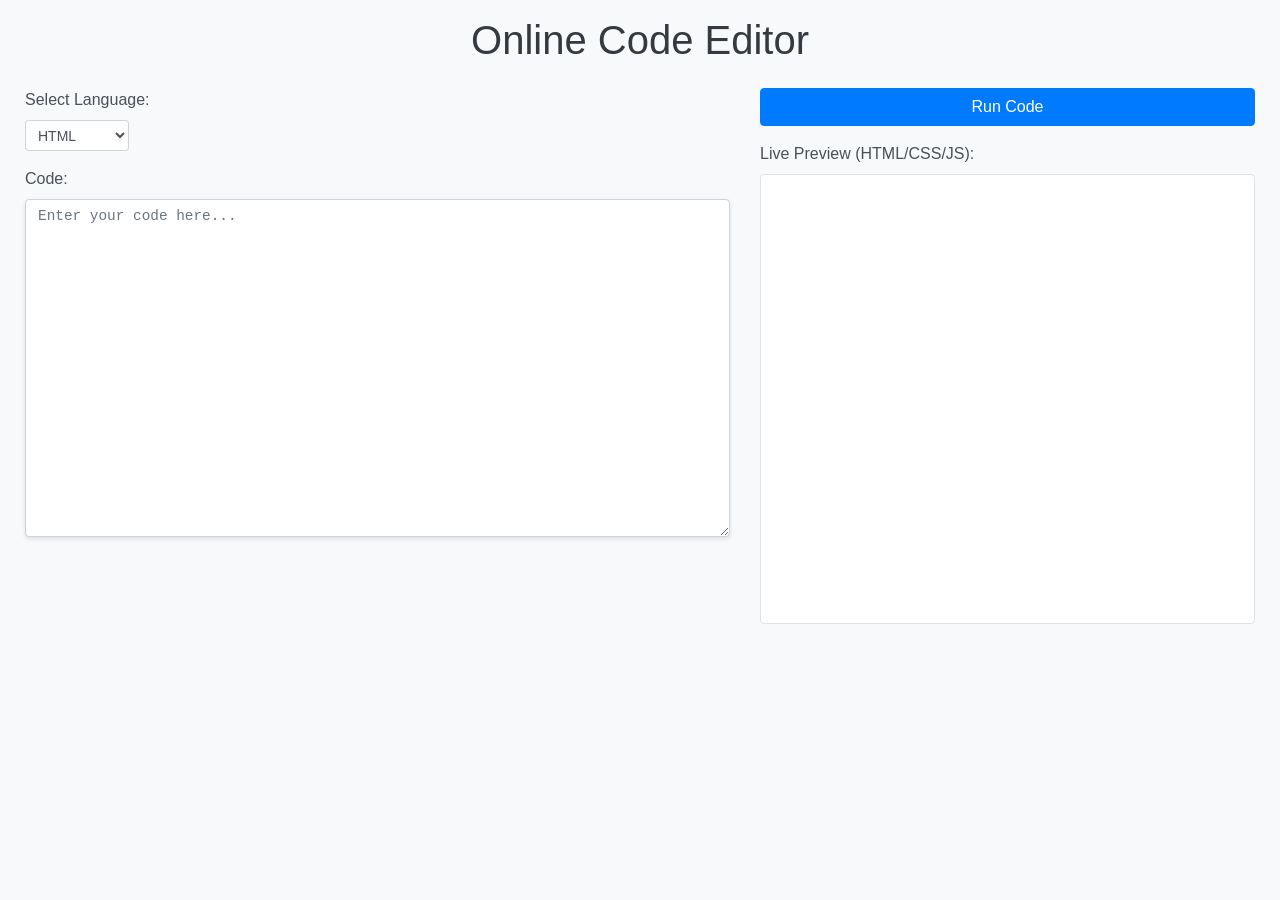
==== commit 8769f236: "feat: Implement online code editor with basic language support - HTML, CSS, JS client-side preview a" ====
--- a/index.html
+++ b/index.html
@@ -3,342 +3,55 @@
 <head>
     <meta charset="UTF-8">
     <meta name="viewport" content="width=device-width, initial-scale=1.0">
-    <title>Nahin Ur Roshid Durjoy - Portfolio</title>
-    <link rel="stylesheet" href="styles/main.css">
-    <link rel="stylesheet" href="https://cdnjs.cloudflare.com/ajax/libs/font-awesome/6.0.0/css/all.min.css">
-    <link href="https://fonts.googleapis.com/css2?family=Inter:wght@300;400;500;600;700&display=swap" rel="stylesheet">
+    <title>Online Code Editor</title>
+    <link href="https://stackpath.bootstrapcdn.com/bootstrap/4.5.2/css/bootstrap.min.css" rel="stylesheet">
+    <link rel="stylesheet" href="style.css">
 </head>
 <body>
-    <nav class="navbar">
-        <div class="nav-container">
-            <div class="nav-brand">
-                <a href="#home">Nahin Ur Roshid Durjoy</a>
+    <div class="container-fluid mt-3">
+        <h1 class="text-center mb-4">Online Code Editor</h1>
+
+        <div class="row">
+            <div class="col-md-7">
+                <div class="form-group">
+                    <label for="languageSelect">Select Language:</label>
+                    <select id="languageSelect" class="form-control form-control-sm w-auto">
+                        <option value="html">HTML</option>
+                        <option value="css">CSS</option>
+                        <option value="javascript">JavaScript</option>
+                        <option value="python">Python</option>
+                        <option value="java">Java</option>
+                        <option value="c">C</option>
+                        <option value="cpp">C++</option>
+                        <option value="php">PHP</option>
+                    </select>
+                </div>
+                <div class="form-group">
+                    <label for="codeInput">Code:</label>
+                    <textarea id="codeInput" class="form-control" rows="15" placeholder="Enter your code here..."></textarea>
+                </div>
             </div>
-            <ul class="nav-menu">
-                <li class="nav-item">
-                    <a href="#home" class="nav-link">Home</a>
-                </li>
-                <li class="nav-item">
-                    <a href="#about" class="nav-link">About</a>
-                </li>
-                <li class="nav-item">
-                    <a href="#skills" class="nav-link">Skills</a>
-                </li>
-                <li class="nav-item">
-                    <a href="#badges" class="nav-link">Badges</a>
-                </li>
-                <li class="nav-item">
-                    <a href="#algorithms" class="nav-link">Algorithms</a>
-                </li>
-                <li class="nav-item">
-                    <a href="#contact" class="nav-link">Contact</a>
-                </li>
-                <li class="nav-item admin-item">
-                    <a href="#admin" class="nav-link admin-link">
-                        <i class="fas fa-cog"></i> Admin
-                    </a>
-                </li>
-            </ul>
-            <div class="hamburger">
-                <span class="bar"></span>
-                <span class="bar"></span>
-                <span class="bar"></span>
+            <div class="col-md-5">
+                <div class="form-group">
+                    <label for="stdInput">Standard Input (stdin):</label>
+                    <textarea id="stdInput" class="form-control" rows="5" placeholder="Enter input for your code (if any)..."></textarea>
+                </div>
+                <button id="runButton" class="btn btn-primary btn-block mb-3">Run Code</button>
+                <div class="form-group">
+                    <label for="outputArea">Output:</label>
+                    <pre id="outputArea" class="bg-light p-3 rounded border" style="min-height: 150px;"></pre>
+                </div>
+                <div class="form-group">
+                     <label for="previewArea">Live Preview (HTML/CSS/JS):</label>
+                     <iframe id="previewArea" class="w-100 border rounded" style="min-height: 200px;" sandbox="allow-scripts allow-same-origin"></iframe>
+                </div>
             </div>
         </div>
-    </nav>
+    </div>
 
-    <main>
-        <!-- Hero Section -->
-        <section id="home" class="hero">
-            <div class="hero-container">
-                <div class="hero-content">
-                    <h1 class="hero-title">Nahin Ur Roshid Durjoy</h1>
-                    <p class="hero-subtitle">Full Stack Developer & Algorithm Enthusiast</p>
-                    <div class="hero-stats">
-                        <div class="stat-card">
-                            <i class="fab fa-hackerrank"></i>
-                            <div class="stat-info">
-                                <h3 id="hackerrank-score">Loading...</h3>
-                                <p>HackerRank Score</p>
-                            </div>
-                        </div>
-                        <div class="stat-card">
-                            <i class="fas fa-trophy"></i>
-                            <div class="stat-info">
-                                <h3 id="codechef-rating">Loading...</h3>
-                                <p>CodeChef Rating</p>
-                            </div>
-                        </div>
-                        <div class="stat-card">
-                            <i class="fas fa-code"></i>
-                            <div class="stat-info">
-                                <h3 id="total-problems">Loading...</h3>
-                                <p>Problems Solved</p>
-                            </div>
-                        </div>
-                    </div>
-                    <div class="hero-buttons">
-                        <a href="#contact" class="btn btn-primary">Get In Touch</a>
-                        <a href="#algorithms" class="btn btn-secondary">View Algorithms</a>
-                    </div>
-                </div>
-                <div class="hero-image">
-                    <div class="profile-card">
-                        <div class="profile-img-container">
-                            <div class="profile-img" id="profile-img">
-                                <span class="profile-initial">N</span>
-                            </div>
-                        </div>
-                        <div class="profile-badges">
-                            <span class="badge badge-primary">Developer</span>
-                            <span class="badge badge-secondary">Problem Solver</span>
-                        </div>
-                    </div>
-                </div>
-            </div>
-        </section>
-
-        <!-- About Section -->
-        <section id="about" class="about">
-            <div class="container">
-                <h2 class="section-title">About Me</h2>
-                <div class="about-content">
-                    <div class="about-text">
-                        <p>I'm a passionate full-stack developer with expertise in modern web technologies and competitive programming. I love solving complex problems and building efficient, scalable solutions.</p>
-                        <p>With a strong background in algorithms and data structures, I consistently challenge myself on platforms like HackerRank and CodeChef to improve my problem-solving skills.</p>
-                    </div>
-                    <div class="about-highlights">
-                        <div class="highlight-item">
-                            <i class="fas fa-laptop-code"></i>
-                            <h4>Full Stack Development</h4>
-                            <p>Building end-to-end applications with modern frameworks</p>
-                        </div>
-                        <div class="highlight-item">
-                            <i class="fas fa-brain"></i>
-                            <h4>Algorithm Design</h4>
-                            <p>Crafting efficient solutions to complex problems</p>
-                        </div>
-                        <div class="highlight-item">
-                            <i class="fas fa-trophy"></i>
-                            <h4>Competitive Programming</h4>
-                            <p>Active participant in coding competitions</p>
-                        </div>
-                    </div>
-                </div>
-            </div>
-        </section>
-
-        <!-- Skills Section -->
-        <section id="skills" class="skills">
-            <div class="container">
-                <h2 class="section-title">Technical Skills</h2>
-                <div class="skills-grid">
-                    <div class="skill-category">
-                        <h3>Programming Languages</h3>
-                        <div class="skill-tags">
-                            <span class="skill-tag">JavaScript</span>
-                            <span class="skill-tag">Python</span>
-                            <span class="skill-tag">Java</span>
-                            <span class="skill-tag">C++</span>
-                            <span class="skill-tag">TypeScript</span>
-                        </div>
-                    </div>
-                    <div class="skill-category">
-                        <h3>Web Technologies</h3>
-                        <div class="skill-tags">
-                            <span class="skill-tag">React</span>
-                            <span class="skill-tag">Node.js</span>
-                            <span class="skill-tag">Express</span>
-                            <span class="skill-tag">MongoDB</span>
-                            <span class="skill-tag">PostgreSQL</span>
-                        </div>
-                    </div>
-                    <div class="skill-category">
-                        <h3>Algorithms & Data Structures</h3>
-                        <div class="skill-tags">
-                            <span class="skill-tag">Dynamic Programming</span>
-                            <span class="skill-tag">Graph Algorithms</span>
-                            <span class="skill-tag">Tree Algorithms</span>
-                            <span class="skill-tag">Sorting & Searching</span>
-                        </div>
-                    </div>
-                </div>
-            </div>
-        </section>
-
-        <!-- Badges Section -->
-        <section id="badges" class="badges">
-            <div class="container">
-                <h2 class="section-title">Achievements & Badges</h2>
-                <div class="badges-container">
-                    <div class="platform-badges">
-                        <h3>HackerRank Badges</h3>
-                        <div class="badge-grid" id="hackerrank-badges">
-                            <div class="loading-spinner">Loading badges...</div>
-                        </div>
-                    </div>
-                    <div class="platform-badges">
-                        <h3>CodeChef Badges</h3>
-                        <div class="badge-grid" id="codechef-badges">
-                            <div class="loading-spinner">Loading badges...</div>
-                        </div>
-                    </div>
-                    <div class="platform-badges">
-                        <h3>Custom Achievements</h3>
-                        <div class="badge-grid" id="custom-badges">
-                            <!-- Custom badges will be populated here -->
-                        </div>
-                    </div>
-                </div>
-            </div>
-        </section>
-
-        <!-- Algorithms Section -->
-        <section id="algorithms" class="algorithms">
-            <div class="container">
-                <h2 class="section-title">Algorithm Showcase</h2>
-                <div class="algorithm-filters">
-                    <button class="filter-btn active" data-filter="all">All</button>
-                    <button class="filter-btn" data-filter="sorting">Sorting</button>
-                    <button class="filter-btn" data-filter="graph">Graph</button>
-                    <button class="filter-btn" data-filter="dp">Dynamic Programming</button>
-                    <button class="filter-btn" data-filter="string">String</button>
-                </div>
-                <div class="algorithm-grid" id="algorithm-grid">
-                    <!-- Algorithms will be populated here -->
-                </div>
-            </div>
-        </section>
-
-        <!-- Contact Section -->
-        <section id="contact" class="contact">
-            <div class="container">
-                <h2 class="section-title">Get In Touch</h2>
-                <div class="contact-content">
-                    <div class="contact-info">
-                        <h3>Let's Connect</h3>
-                        <p>I'm always open to discussing new opportunities and interesting projects.</p>
-                        <div class="contact-links">
-                            <a href="mailto:your.email@example.com" class="contact-link">
-                                <i class="fas fa-envelope"></i>
-                                Email
-                            </a>
-                            <a href="https://linkedin.com/in/yourprofile" class="contact-link">
-                                <i class="fab fa-linkedin"></i>
-                                LinkedIn
-                            </a>
-                            <a href="https://github.com/nahinurroshiddurjoy" class="contact-link">
-                                <i class="fab fa-github"></i>
-                                GitHub
-                            </a>
-                        </div>
-                    </div>
-                    <div class="contact-form">
-                        <form id="contact-form">
-                            <div class="form-group">
-                                <label for="name">Name</label>
-                                <input type="text" id="name" name="name" required>
-                            </div>
-                            <div class="form-group">
-                                <label for="email">Email</label>
-                                <input type="email" id="email" name="email" required>
-                            </div>
-                            <div class="form-group">
-                                <label for="message">Message</label>
-                                <textarea id="message" name="message" rows="5" required></textarea>
-                            </div>
-                            <button type="submit" class="btn btn-primary">Send Message</button>
-                        </form>
-                    </div>
-                </div>
-            </div>
-        </section>
-
-        <!-- Admin Section -->
-        <section id="admin" class="admin" style="display: none;">
-            <div class="container">
-                <h2 class="section-title">Admin Dashboard</h2>
-                <div class="admin-content">
-                    <div class="admin-login" id="admin-login">
-                        <div class="login-form">
-                            <h3>Admin Login</h3>
-                            <form id="admin-login-form">
-                                <div class="form-group">
-                                    <label for="admin-password">Password</label>
-                                    <input type="password" id="admin-password" name="password" required>
-                                </div>
-                                <button type="submit" class="btn btn-primary">Login</button>
-                            </form>
-                        </div>
-                    </div>
-                    <div class="admin-dashboard" id="admin-dashboard" style="display: none;">
-                        <div class="dashboard-tabs">
-                            <button class="tab-btn active" data-tab="profile">Profile</button>
-                            <button class="tab-btn" data-tab="badges">Badges</button>
-                            <button class="tab-btn" data-tab="algorithms">Algorithms</button>
-                            <button class="tab-btn" data-tab="settings">Settings</button>
-                        </div>
-                        <div class="dashboard-content">
-                            <div class="tab-content active" id="profile-tab">
-                                <h3>Profile Management</h3>
-                                <form id="profile-form">
-                                    <div class="form-group">
-                                        <label for="profile-name">Name</label>
-                                        <input type="text" id="profile-name" name="name" value="Nahin Ur Roshid Durjoy">
-                                    </div>
-                                    <div class="form-group">
-                                        <label for="profile-title">Title</label>
-                                        <input type="text" id="profile-title" name="title" value="Full Stack Developer & Algorithm Enthusiast">
-                                    </div>
-                                    <div class="form-group">
-                                        <label for="profile-bio">Bio</label>
-                                        <textarea id="profile-bio" name="bio" rows="4"></textarea>
-                                    </div>
-                                    <button type="submit" class="btn btn-primary">Update Profile</button>
-                                </form>
-                            </div>
-                            <div class="tab-content" id="badges-tab">
-                                <h3>Badge Management</h3>
-                                <div class="badge-management">
-                                    <button class="btn btn-secondary" id="sync-badges">Sync Badges</button>
-                                    <div id="badge-sync-status"></div>
-                                </div>
-                            </div>
-                            <div class="tab-content" id="algorithms-tab">
-                                <h3>Algorithm Management</h3>
-                                <button class="btn btn-primary" id="add-algorithm">Add New Algorithm</button>
-                                <div id="algorithm-list"></div>
-                            </div>
-                            <div class="tab-content" id="settings-tab">
-                                <h3>Settings</h3>
-                                <form id="settings-form">
-                                    <div class="form-group">
-                                        <label for="hackerrank-username">HackerRank Username</label>
-                                        <input type="text" id="hackerrank-username" name="hackerrank-username">
-                                    </div>
-                                    <div class="form-group">
-                                        <label for="codechef-username">CodeChef Username</label>
-                                        <input type="text" id="codechef-username" name="codechef-username">
-                                    </div>
-                                    <button type="submit" class="btn btn-primary">Save Settings</button>
-                                </form>
-                            </div>
-                        </div>
-                    </div>
-                </div>
-            </div>
-        </section>
-    </main>
-
-    <footer class="footer">
-        <div class="container">
-            <p>&copy; 2024 Nahin Ur Roshid Durjoy. All rights reserved.</p>
-        </div>
-    </footer>
-
-    <script src="js/main.js"></script>
-    <script src="js/admin.js"></script>
-    <script src="js/platforms.js"></script>
-    <script src="js/algorithms.js"></script>
+    <script src="https://code.jquery.com/jquery-3.5.1.slim.min.js"></script>
+    <script src="https://cdn.jsdelivr.net/npm/@popperjs/core@2.5.4/dist/umd/popper.min.js"></script>
+    <script src="https://stackpath.bootstrapcdn.com/bootstrap/4.5.2/js/bootstrap.min.js"></script>
+    <script src="script.js"></script>
 </body>
-</html>+</html>
--- a/style.css
+++ b/style.css
@@ -0,0 +1,101 @@
+body {
+    font-family: 'Segoe UI', Tahoma, Geneva, Verdana, sans-serif;
+    background-color: #f8f9fa;
+}
+
+.container-fluid {
+    max-width: 100%;
+    padding-left: 25px;
+    padding-right: 25px;
+}
+
+h1 {
+    color: #343a40;
+    font-weight: 300;
+}
+
+label {
+    font-weight: 500;
+    color: #495057;
+}
+
+#codeInput, #stdInput, #outputArea {
+    font-family: 'Courier New', Courier, monospace;
+    font-size: 0.9rem;
+    border-radius: 0.25rem;
+    border: 1px solid #ced4da;
+}
+
+#codeInput {
+    background-color: #fff;
+    color: #495057;
+}
+
+#stdInput {
+    background-color: #fff;
+    color: #495057;
+}
+
+#outputArea {
+    background-color: #e9ecef;
+    color: #212529;
+    white-space: pre-wrap; /* Ensures output wraps and respects newlines */
+    word-break: break-all; /* Breaks long words to prevent overflow */
+}
+
+#runButton {
+    background-color: #007bff;
+    border-color: #007bff;
+    font-weight: 500;
+    transition: background-color 0.15s ease-in-out, border-color 0.15s ease-in-out;
+}
+
+#runButton:hover {
+    background-color: #0056b3;
+    border-color: #0056b3;
+}
+
+#languageSelect {
+    cursor: pointer;
+}
+
+#previewArea {
+    background-color: #ffffff;
+    height: calc(100vh - 450px); /* Adjust height dynamically */
+    min-height: 250px; /* Ensure a minimum height */
+}
+
+/* Styling for the editor and output areas to make them feel more like an IDE */
+.form-group textarea, .form-group pre {
+    box-shadow: 0 2px 4px rgba(0,0,0,0.1);
+}
+
+/* Ensure responsiveness */
+@media (max-width: 768px) {
+    .row > div {
+        margin-bottom: 1rem;
+    }
+    #previewArea {
+        height: 300px; /* Fixed height for smaller screens */
+    }
+}
+
+/* Custom scrollbar for webkit browsers */
+::-webkit-scrollbar {
+    width: 8px;
+    height: 8px;
+}
+
+::-webkit-scrollbar-track {
+    background: #f1f1f1;
+    border-radius: 10px;
+}
+
+::-webkit-scrollbar-thumb {
+    background: #888;
+    border-radius: 10px;
+}
+
+::-webkit-scrollbar-thumb:hover {
+    background: #555;
+}
